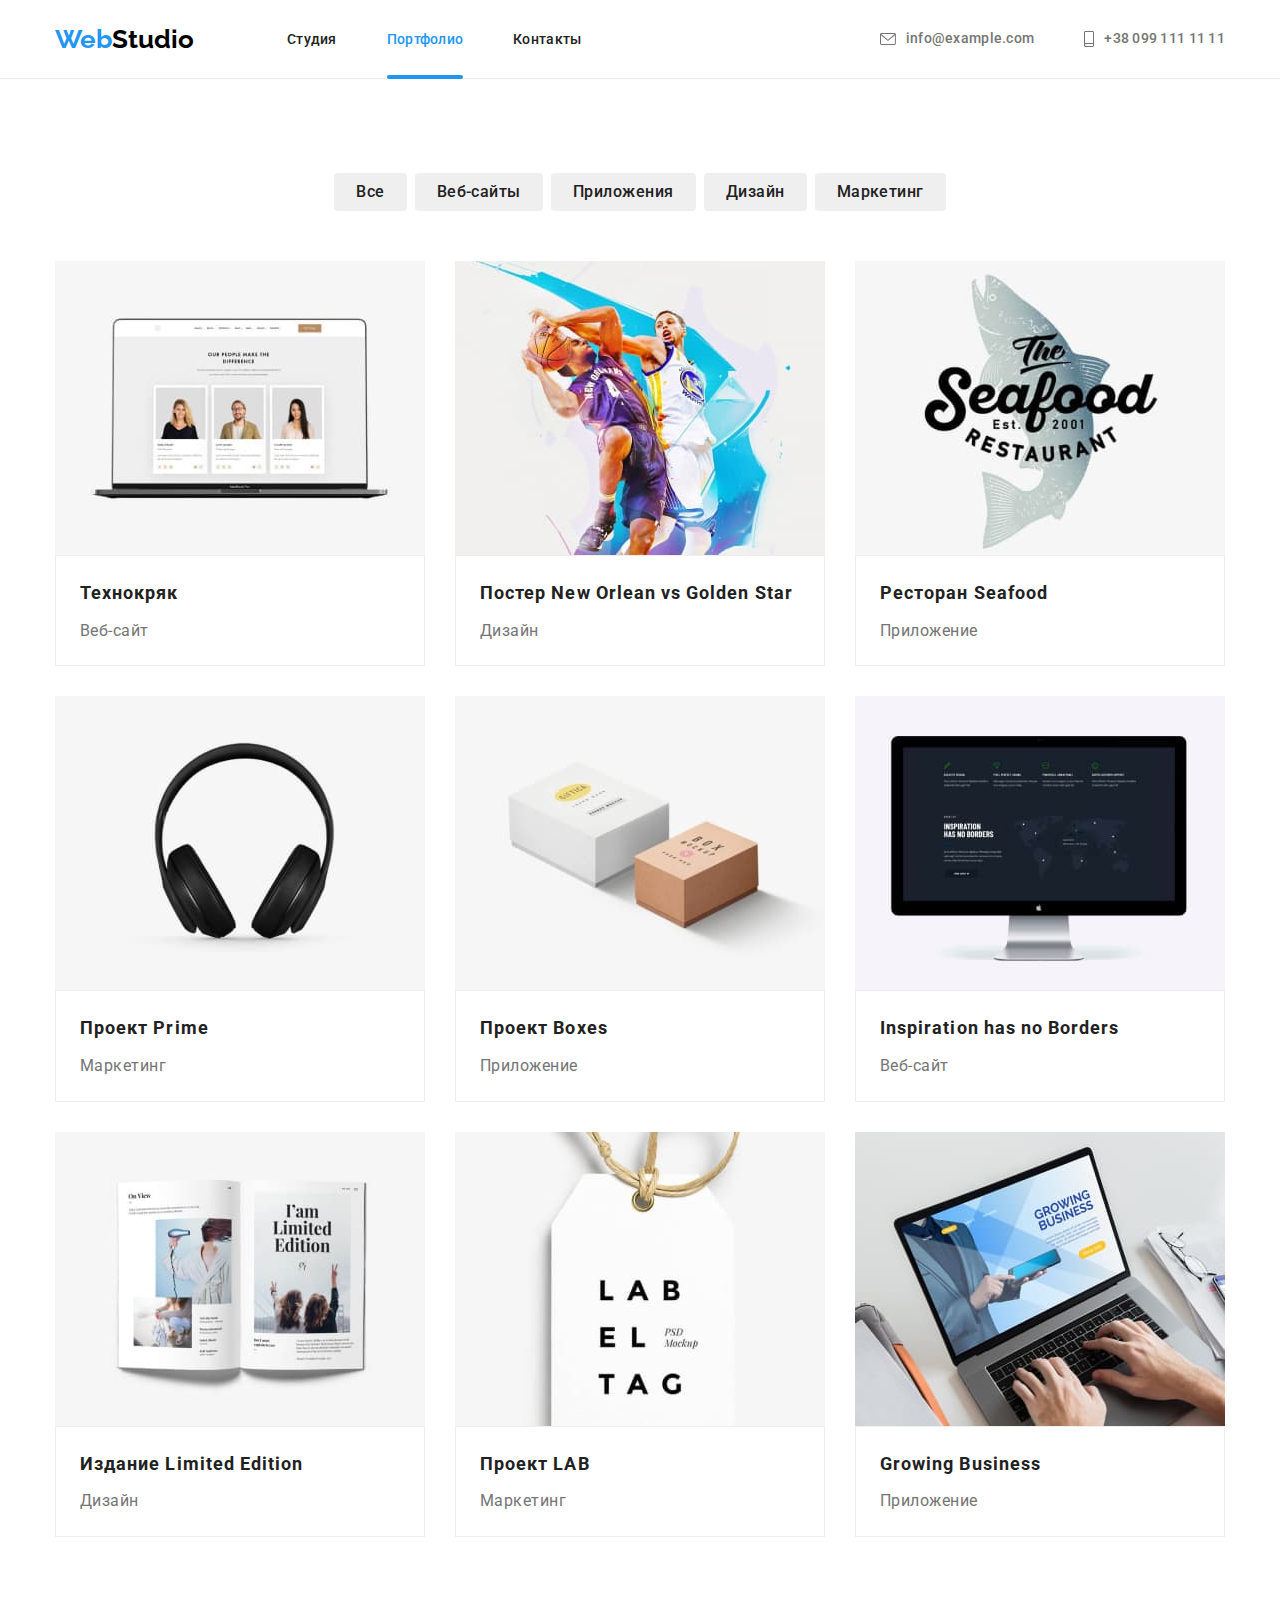
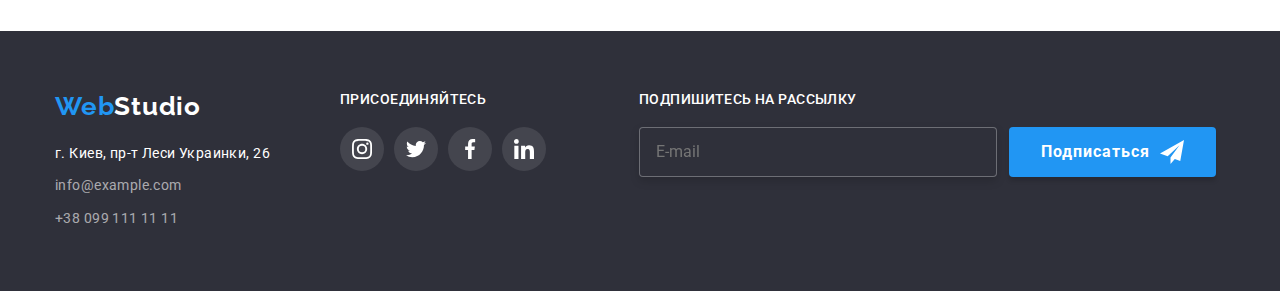
==== portfolio.html @ fce189df "Перезалив файлов" ====
<!DOCTYPE html>
<html lang="ru">

<head>
    <meta charset="UTF-8">
    <meta http-equiv="X-UA-Compatible" content="IE=edge">
    <meta name="viewport" content="width=device-width, initial-scale=1.0">
    <title>Портфолио</title>
    <link rel="preconnect" href="https://fonts.googleapis.com">
    <link rel="preconnect" href="https://fonts.gstatic.com" crossorigin>
    <link
        href="https://fonts.googleapis.com/css2?family=Raleway:wght@700&family=Roboto:wght@400;500;700;900&display=swap"
        rel="stylesheet">
    <link rel="stylesheet" href="./css/portfolio.min.css">
</head>

<body>
    <!-- Навигация -->
    <header class="header">
        <div class="container header__section">
            <a href="./index.html" class="header-logo"> <span class="header-logo__blue">Web</span>Studio</a>
            <nav class="header-nav">
                <div class="header-nav__box">
                    <ul class="header-nav__list">
                        <li class="header-nav__item"><a class="header-nav__link " href="./index.html">Студия</a> </li>
                        <li class="header-nav__item"><a class="header-nav__link header-nav__aktiv"
                                href="./portfolio.html">Портфолио</a>
                        </li>
                        <li class="header-nav__item"><a class="header-nav__link" href="#">Контакты</a> </li>
                    </ul>
                </div>
            </nav>
            <div class="connection">
                <ul class="connection-list">
                    <li class="connection-list__item">
                        <a class=" connection-list__link" href="mailto:info@example.com">
                            <svg class="connection-list__icon-mail">
                                <use href="./images/sprite.svg#icon-mail">
                                </use>
                            </svg>
                            info@example.com
                        </a>
                    </li>
                    <li class="connection-list__item"><a class="connection-list__link" href="tel:380991111111">
                            <svg class="connection-list__icon-phone">
                                <use href="./images/sprite.svg#icon-smartphone">
                                </use>
                            </svg>
                            +38 099 111 11 11</a>
                    </li>
                </ul>
            </div>
        </div>
    </header>
    <main>
        <section class="section">
            <div class="container">
                <h1 class="headline-hidden">Наши проекты</h1>
                <!-- Навигация поиска наших работ -->
                <ul class="menu__sorting">
                    <li class="menu__list"><button class="menu__button-sorting" type="button" value="Все">Все</button>
                    </li>
                    <li class="menu__list"><button class="menu__button-sorting" type="button"
                            value="Веб-сайты">Веб-сайты</button>
                    </li>
                    <li class="menu__list"><button class="menu__button-sorting" type="button"
                            value="Приложения">Приложения</button>
                    </li>
                    <li class="menu__list"><button class="menu__button-sorting" type="button"
                            value="Дизайн">Дизайн</button>
                    </li>
                    <li class="menu__list"><button class="menu__button-sorting" type="button"
                            value="Маркетинг">Маркетинг</button>
                    </li>
                </ul>
                <!-- Ячейки с нашими работами -->
                <ul class="projects-list">
                    <li class="projects-list__item"><a class="projects-list__link" href="#">
                            <div class="projects-list__box">
                                <img class="projects-list__img" src="./images/portfolio/web-tehnokrak.jpg"
                                    alt="Веб сайт технокряк" width="370" height="294">
                                <p class="projects-list__description">
                                    Ресурс предлагает комплексные предложения с разным
                                    уровнем
                                    функционала и
                                    сервисов. Все
                                    это позволит посетителю получить
                                    исчерпывающие сведения по компании или частном лице.</p>
                            </div>
                            <div class="projects-list__about">
                                <h2 class="projects-list__title">Технокряк</h2>
                                <span class="projects-list__service">Веб-сайт</span>

                            </div>

                        </a></li>
                    <li class="projects-list__item"><a class="projects-list__link" href="#">
                            <div class="projects-list__box"><img class="projects-list__img"
                                    src="./images/portfolio/poster-gold-star.jpg"
                                    alt="Дизайн постера New Orlean vs Golden Star" width="370" height="294">

                                <p class="projects-list__description">
                                    Ресурс предлагает комплексные предложения с разным
                                    уровнем
                                    функционала и
                                    сервисов. Все
                                    это позволит посетителю получить
                                    исчерпывающие сведения по компании или частном лице.</p>
                            </div>
                            <div class="projects-list__about">
                                <h2 class="projects-list__title">Постер New Orlean vs Golden Star</h2>
                                <p class="projects-list__service">Дизайн</p>
                            </div>
                        </a></li>
                    <li class="projects-list__item"><a class="projects-list__link" href="#">
                            <div class="projects-list__box"><img class="projects-list__img"
                                    src="./images/portfolio/restoran-seafood.jpg" alt="Приложение для ресторана Seafood"
                                    width="370" height="294">
                                <p class="projects-list__description">
                                    Ресурс предлагает комплексные предложения с разным
                                    уровнем
                                    функционала и
                                    сервисов. Все
                                    это позволит посетителю получить
                                    исчерпывающие сведения по компании или частном лице.</p>
                            </div>
                            <div class="projects-list__about">
                                <h2 class="projects-list__title">Ресторан Seafood</h2>
                                <p class="projects-list__service">Приложение</p>
                            </div>
                        </a></li>
                    <li class="projects-list__item"><a class="projects-list__link" href="#">
                            <div class="projects-list__box">
                                <img class="projects-list__img" src="./images/portfolio/project-prime.jpg"
                                    alt="Маркетинговый проект Prime" width="370" height="294">
                                <p class="projects-list__description">
                                    Ресурс предлагает комплексные предложения с разным
                                    уровнем
                                    функционала и
                                    сервисов. Все
                                    это позволит посетителю получить
                                    исчерпывающие сведения по компании или частном лице.</p>
                            </div>
                            <div class="projects-list__about">
                                <h2 class="projects-list__title">Проект Prime</h2>
                                <p class="projects-list__service">Маркетинг</p>
                            </div>
                        </a></li>
                    <li class="projects-list__item"><a class="projects-list__link" href="#">
                            <div class="projects-list__box">
                                <img class="projects-list__img" src="./images/portfolio/project-boxes.jpg"
                                    alt="Приложение Boxes" width="370" height="294">

                                <p class="projects-list__description">
                                    Ресурс предлагает комплексные предложения с разным
                                    уровнем
                                    функционала и
                                    сервисов. Все
                                    это позволит посетителю получить
                                    исчерпывающие сведения по компании или частном лице.</p>
                            </div>
                            <div class="projects-list__about">
                                <h2 class="projects-list__title">Проект Boxes</h2>
                                <p class="projects-list__service">Приложение</p>
                            </div>
                        </a></li>
                    <li class="projects-list__item"><a class="projects-list__link" href="#">
                            <div class="projects-list__box">
                                <img class="projects-list__img" src="./images/portfolio/inspiration-has-no-borders.jpg"
                                    alt="Веб сайт Inspiration has no Borders" width="370" height="294">
                                <p class="projects-list__description">
                                    Ресурс предлагает комплексные предложения с разным
                                    уровнем
                                    функционала и
                                    сервисов. Все
                                    это позволит посетителю получить
                                    исчерпывающие сведения по компании или частном лице.</p>
                            </div>
                            <div class="projects-list__about">
                                <h2 class="projects-list__title">Inspiration has no Borders</h2>
                                <p class="projects-list__service">Веб-сайт</p>
                            </div>
                        </a></li>
                    <li class="projects-list__item"><a class="projects-list__link" href="#">
                            <div class="projects-list__box">
                                <img class="projects-list__img" src="./images/portfolio/izdanie-limited-edition.jpg"
                                    alt="Дизайн журнала Limited Edition" width="370" height="294">

                                <p class="projects-list__description">
                                    Ресурс предлагает комплексные предложения с разным
                                    уровнем
                                    функционала и
                                    сервисов. Все
                                    это позволит посетителю получить
                                    исчерпывающие сведения по компании или частном лице.</p>
                            </div>
                            <div class="projects-list__about">
                                <h2 class="projects-list__title">Издание Limited Edition</h2>
                                <p class="projects-list__service">Дизайн</p>
                            </div>
                        </a></li>
                    <li class="projects-list__item"><a class="projects-list__link" href="#">
                            <div class="projects-list__box">
                                <img class="projects-list__img" src="./images/portfolio/project-lab.jpg"
                                    alt="Маркетинговый проект LAB" width="370" height="294">
                                <p class="projects-list__description">
                                    Ресурс предлагает комплексные предложения с разным
                                    уровнем
                                    функционала и
                                    сервисов. Все
                                    это позволит посетителю получить
                                    исчерпывающие сведения по компании или частном лице.</p>
                            </div>
                            <div class="projects-list__about">
                                <h2 class="projects-list__title">Проект LAB</h2>
                                <p class="projects-list__service">Маркетинг</p>
                            </div>
                        </a></li>
                    <li class="projects-list__item">
                        <a class="projects-list__link" href="#">
                            <div class="projects-list__box">
                                <img class="projects-list__img" src="./images/portfolio/growing-business.jpg"
                                    alt="Приложение Growing Business" width="370" height="294">
                                <p class="projects-list__description">
                                    Ресурс предлагает комплексные предложения с разным
                                    уровнем
                                    функционала и
                                    сервисов. Все
                                    это позволит посетителю получить
                                    исчерпывающие сведения по компании или частном лице.</p>
                            </div>

                            <div class="projects-list__about">
                                <h2 class="projects-list__title">Growing Business</h2>
                                <p class="projects-list__service">Приложение</p>
                            </div>
                        </a>
                    </li>
                </ul>
            </div>
        </section>
    </main>
    <!-- Подвал -->
    <footer class="footer">
        <div class="container">
            <div class="footer__section">

                <div>
                    <a href="./index.html" class="footer__logo"> <span class="footer__logo-blue">Web</span>Studio</a>
                    <address>
                        <ul class="footer-list">
                            <li class="footer-list__item"><a class="location-address"
                                    href="https://goo.gl/maps/Peq7kszGaphrtGPM8">г.
                                    Киев,
                                    пр-т Леси
                                    Украинки, 26</a></li>
                            <li class="footer-list__item"><a class="footer-list__connection"
                                    href="mailto:info@example.com">info@example.com</a>
                            </li>
                            <li class="footer-list__item"><a class="footer-list__connection" href="tel:380991111111">+38
                                    099
                                    111 11
                                    11</a>
                            </li>
                        </ul>

                    </address>
                </div>
                <div class="footer-social">
                    <h2 class="title-join">ПРИСОЕДИНЯЙТЕСЬ</h2>
                    <!-- Соц сети -->
                    <ul class="footer-social__media">
                        <li class="footer-social__list"><a class="footer-social__link" href="https://www.instagram.com/"
                                target="_blank"><svg class="footer-social__icon">
                                    <use href="./images/sprite.svg#icon-social-instagram-1">
                                    </use>
                                </svg></a></li>
                        <li class="footer-social__list"><a class="footer-social__link"
                                href="https://twitter.com/?lang=ru" target="_blank"><svg class="footer-social__icon">
                                    <use href="./images/sprite.svg#icon-social-twitter-2">
                                    </use>
                                </svg></a>
                        </li>
                        <li class="footer-social__list"><a class="footer-social__link"
                                href="https://uk-ua.facebook.com/" target="_blank"><svg class="footer-social__icon">
                                    <use href="./images/sprite.svg#icon-social-facebook-3">
                                    </use>
                                </svg></a>
                        </li>
                        <li class="footer-social__list"><a class="footer-social__link" href="https://www.linkedin.com/"
                                target="_blank"><svg class="footer-social__icon">
                                    <use href="./images/sprite.svg#icon-social-linkedin-4">
                                    </use>
                                </svg></a></li>
                    </ul>
                </div>
                <div class="footer__subscribe">
                    <h2 class="title-join">ПОДПИШИТЕСЬ НА РАССЫЛКУ</h2>
                    <form class=" footer-form" name="footer-form" action="#" autocomplete="on" novalidate>
                        <input class="footer-form__input" id="newsletter" type="email" placeholder="E-mail">
                        <button type="submit" value="Подписаться" class="promo__order footer-form__button">Подписаться
                            <svg class="footer-form__icon-airplane">
                                <use href="./images/sprite.svg#icon-airplane">
                                </use>
                            </svg></button>
                    </form>
                </div>
            </div>
        </div>
    </footer>

</body>

</html>
---- css/portfolio.min.css ----
.menu__sorting,.projects-list{display:-webkit-box;display:-ms-flexbox;display:flex}.headline-hidden{position:absolute;width:1px;height:1px;margin:-1px;border:0;padding:0;white-space:nowrap;-webkit-clip-path:inset(100%);clip-path:inset(100%);clip:rect(0 0 0 0);overflow:hidden}/*! modern-normalize v1.1.0 | MIT License | https://github.com/sindresorhus/modern-normalize */*,::after,::before{-webkit-box-sizing:border-box;box-sizing:border-box}html{-moz-tab-size:4;-o-tab-size:4;tab-size:4}html{line-height:1.15;-webkit-text-size-adjust:100%}body{margin:0}body{font-family:system-ui, -apple-system, 'Segoe UI', Roboto, Helvetica, Arial, sans-serif, 'Apple Color Emoji', 'Segoe UI Emoji'}hr{height:0;color:inherit}abbr[title]{-webkit-text-decoration:underline dotted;text-decoration:underline dotted}b,strong{font-weight:bolder}code,kbd,pre,samp{font-family:ui-monospace, SFMono-Regular, Consolas, 'Liberation Mono', Menlo, monospace;font-size:1em}small{font-size:80%}sub,sup{font-size:75%;line-height:0;position:relative;vertical-align:baseline}sub{bottom:-.25em}sup{top:-.5em}table{text-indent:0;border-color:inherit}button,input,optgroup,select,textarea{font-family:inherit;font-size:100%;line-height:1.15;margin:0}button,select{text-transform:none}[type=button],[type=reset],[type=submit],button{-webkit-appearance:button}::-moz-focus-inner{border-style:none;padding:0}:-moz-focusring{outline:1px dotted ButtonText}:-moz-ui-invalid{box-shadow:none}legend{padding:0}progress{vertical-align:baseline}::-webkit-inner-spin-button,::-webkit-outer-spin-button{height:auto}[type=search]{-webkit-appearance:textfield;outline-offset:-2px}::-webkit-search-decoration{-webkit-appearance:none}::-webkit-file-upload-button{-webkit-appearance:button;font:inherit}summary{display:list-item}html{-webkit-box-sizing:border-box;box-sizing:border-box}ul,ol{margin:0;padding:0;list-style:none}input,button,textarea,select{font:inherit;border:none}h1,h2,h3,h4,h5,h6,p{margin:0;padding:0}body{margin:0;font-family:"Roboto",sans-serif;color:#757575;text-decoration:none}.container{width:1200px;padding-left:15px;padding-right:15px;margin-left:auto;margin-right:auto}.section{padding-top:94px;padding-bottom:94px}.headline{font-weight:700;font-size:2.25rem;line-height:1.16;margin-bottom:50px;text-align:center;letter-spacing:0.03em;color:#212121}.header{border-bottom:1px solid #ececec}.header-logo,.header-logo:focus{margin-right:93px;font-family:"Raleway",sans-serif;font-weight:700;font-size:26px;line-height:1.19;color:#000000;text-decoration:none}.header-logo__blue{color:#2196f3}.header-nav{margin-bottom:30px;margin-top:30px}.header__section{display:-webkit-box;display:-ms-flexbox;display:flex;-webkit-box-align:center;-ms-flex-align:center;align-items:center}.header-nav__list{display:-webkit-box;display:-ms-flexbox;display:flex}.header-nav__link{position:relative;padding-top:30px;padding-bottom:30px;font-weight:500;font-size:14px;line-height:1.3;letter-spacing:0.02em;text-decoration:none;color:#212121;-webkit-transition-property:color;transition-property:color;-webkit-transition-duration:250ms;transition-duration:250ms}.header-nav__link:hover,.header-nav__link:focus{-webkit-transition-timing-function:cubic-bezier(0.4, 0, 0.2, 1);transition-timing-function:cubic-bezier(0.4, 0, 0.2, 1);color:#2196f3}.header-nav__item{margin-right:50px}.header-nav__item:last-child{margin-right:0}.header-nav__aktiv{color:#2196f3}.header-nav__aktiv::after{position:absolute;content:'';bottom:-2px;left:0;width:100%;height:4px;background:#2196f3;border-radius:2px}.connection{display:-webkit-box;display:-ms-flexbox;display:flex;margin-left:auto}.connection-list{display:-webkit-box;display:-ms-flexbox;display:flex}.connection-list__link{display:-webkit-box;display:-ms-flexbox;display:flex;-webkit-box-pack:center;-ms-flex-pack:center;justify-content:center;-webkit-box-align:center;-ms-flex-align:center;align-items:center;padding-top:20px;padding-bottom:20px;display:flex;font-weight:500;font-size:14px;line-height:1.14;letter-spacing:0.02em;text-decoration:none;color:#757575;-webkit-transition-property:color;transition-property:color;-webkit-transition-duration:250ms;transition-duration:250ms}.connection-list__link:hover,.connection-list__link:focus{-webkit-transition-timing-function:cubic-bezier(0.4, 0, 0.2, 1);transition-timing-function:cubic-bezier(0.4, 0, 0.2, 1);color:#2196f3}.connection-list__icon-mail{fill:currentColor;margin-right:10px;width:16px;height:12px}.connection-list__icon-phone{fill:currentColor;margin-right:10px;width:10px;height:16px}.connection-list__item{margin-right:50px}.connection-list__item:last-child{margin-right:0}.promo{background-image:-webkit-gradient(linear, left top, right top, from(rgba(47,48,58,0.4)), to(rgba(47,48,58,0.4))),url(../../../images/baner.jpg);background-image:linear-gradient(to right, rgba(47,48,58,0.4), rgba(47,48,58,0.4)),url(../../../images/baner.jpg);background-color:rgba(47,48,58,0.4);background-position:center;background-size:cover;background-repeat:no-repeat}.promo-section{background-color:#2f303a;padding-top:200px;padding-bottom:200px;text-align:center}.promo__title{margin-bottom:30px;font-weight:900;font-size:44px;line-height:1.4;text-align:center;letter-spacing:0.06em;text-transform:uppercase;color:#fff}.promo__order{padding:10px 32px;font-weight:700;font-size:1rem;line-height:1.9;letter-spacing:0.06em;color:#fff;background:#2196f3;border-radius:4px;outline:none;-webkit-box-shadow:0px 4px 4px rgba(0,0,0,0.15);box-shadow:0px 4px 4px rgba(0,0,0,0.15);-webkit-transition-property:background;transition-property:background;-webkit-transition-duration:250ms;transition-duration:250ms;cursor:pointer}.promo__order:focus{-webkit-transition-timing-function:cubic-bezier(0.4, 0, 0.2, 1);transition-timing-function:cubic-bezier(0.4, 0, 0.2, 1);background:#188CE8}.headline-hidden{position:absolute;width:1px;height:1px;margin:-1px;border:0;padding:0;white-space:nowrap;-webkit-clip-path:inset(100%);clip-path:inset(100%);clip:rect(0 0 0 0);overflow:hidden}.menu__sorting{-webkit-box-pack:center;-ms-flex-pack:center;justify-content:center;margin-bottom:50px}.menu__list{margin-right:8px}.menu__list:last-child{margin-right:0}.menu__button-sorting{padding:6px 22px;border-radius:4px;border:#f5f4fa;font-weight:500;font-size:1rem;line-height:1.62rem;text-align:center;letter-spacing:0.03em;color:#212121;cursor:pointer;-webkit-transition-duration:250ms;transition-duration:250ms;-webkit-transition-property:all;transition-property:all}.menu__button-sorting:hover,.menu__button-sorting:focus{-webkit-transition-timing-function:cubic-bezier(0.4, 0, 0.2, 1);transition-timing-function:cubic-bezier(0.4, 0, 0.2, 1);color:#fff;background-color:#2196f3;-webkit-box-shadow:0px 3px 1px rgba(0,0,0,0.1),0px 1px 2px rgba(0,0,0,0.08),0px 2px 2px rgba(0,0,0,0.12);box-shadow:0px 3px 1px rgba(0,0,0,0.1),0px 1px 2px rgba(0,0,0,0.08),0px 2px 2px rgba(0,0,0,0.12);border-radius:4px;border:#2196f3}.projects-list{-ms-flex-wrap:wrap;flex-wrap:wrap}.projects-list__img{display:block}.projects-list__item{margin-right:30px;margin-bottom:30px;-webkit-transition-duration:250ms;transition-duration:250ms}.projects-list__item:hover,.projects-list__item:focus{-webkit-transition-timing-function:cubic-bezier(0.4, 0, 0.2, 1);transition-timing-function:cubic-bezier(0.4, 0, 0.2, 1);-webkit-filter:drop-shadow(0px 4px 4px rgba(0,0,0,0.25));filter:drop-shadow(0px 4px 4px rgba(0,0,0,0.25))}.projects-list__item:nth-child(3n){margin-right:0}.projects-list__item:nth-child(n+7){margin-bottom:0}.projects-list__box{position:relative;width:100%;overflow:hidden}.projects-list__description{position:absolute;top:0;left:0;width:100%;-webkit-transform:translatey(100%);transform:translatey(100%);-webkit-transition-duration:450ms;transition-duration:450ms;padding:4rem 1.5rem;font-family:"Roboto",sans-serif;font-style:normal;font-weight:400;font-size:1.1rem;line-height:1.75rem;letter-spacing:0.03em;color:#fff;opacity:0}.projects-list__item:hover .projects-list__description{background-color:rgba(33,150,243,0.9);opacity:1;-webkit-transform:translatey(0);transform:translatey(0)}.projects-list__link{text-decoration:none}.projects-list__about{background:#fff;border:1px solid #eeeeee;-webkit-box-sizing:border-box;box-sizing:border-box;padding:1.25rem 1.5rem}.projects-list__title{padding-bottom:0.25rem;font-size:1.1rem;line-height:2;letter-spacing:0.06em;color:#212121}.projects-list__service{font-family:"Roboto",sans-serif;color:#757575;font-weight:400;font-size:1rem;line-height:1.87;letter-spacing:0.03em}.footer{padding-top:60px;padding-bottom:60px;background-color:#2f303a}.footer__section{display:-webkit-box;display:-ms-flexbox;display:flex}.footer__logo,.footer__logo:focus{font-family:"Raleway",sans-serif;font-weight:700;font-size:26px;line-height:1.19;letter-spacing:0.03em;color:#fff;text-decoration:none}.footer__logo-blue{color:#2196f3}.footer-list{margin-top:20px}.footer-list__item{padding-bottom:9px}.footer-list__item:last-child{padding-bottom:0}.location-address,.location-address:focus{font-style:normal;font-weight:400;font-size:14px;line-height:1.71;letter-spacing:0.03em;color:#fff;text-decoration:none}.footer-list__connection,.footer-list__connection:focus{font-style:normal;text-decoration:none;font-weight:400;font-size:14px;line-height:1.7;letter-spacing:0.03em;color:rgba(255,255,255,0.6)}.footer-list__connection:last-child{margin-bottom:0}.title-join{margin-bottom:20px;font-family:"Roboto",sans-serif;font-weight:500;font-size:14px;line-height:16px;letter-spacing:0.03em;color:#fff}.footer-social{margin-left:70px}.footer-social__media{display:-webkit-box;display:-ms-flexbox;display:flex}.footer-social__link{-webkit-box-pack:center;-ms-flex-pack:center;justify-content:center;-webkit-box-align:center;-ms-flex-align:center;align-items:center;display:-webkit-box;display:-ms-flexbox;display:flex;width:44px;height:44px;background-color:rgba(255,255,255,0.1);border-radius:50%;cursor:pointer;-webkit-transition-property:background-color;transition-property:background-color;-webkit-transition-duration:250ms;transition-duration:250ms}.footer-social__list+.footer-social__list{margin-left:10px}.footer-social__list>.footer-social__link:hover,.footer-social__list>.footer-social__link:focus{-webkit-transition-timing-function:cubic-bezier(0.4, 0, 0.2, 1);transition-timing-function:cubic-bezier(0.4, 0, 0.2, 1);background-color:#2196f3}.footer-social__icon{fill:#fff;width:20px;height:20px}.footer__subscribe{margin-left:93px}.footer-form{display:-webkit-box;display:-ms-flexbox;display:flex;-webkit-box-pack:center;-ms-flex-pack:center;justify-content:center;-webkit-box-align:center;-ms-flex-align:center;align-items:center}.footer-form__input{width:358px;height:50px;padding:1rem 1rem;background:#2F303A;outline:none;border:1px solid rgba(255,255,255,0.3);-webkit-box-sizing:border-box;box-sizing:border-box;-webkit-filter:drop-shadow(0px 4px 4px rgba(0,0,0,0.15));filter:drop-shadow(0px 4px 4px rgba(0,0,0,0.15));border-radius:4px;color:#fff}.footer-form__button{display:-webkit-box;display:-ms-flexbox;display:flex;-webkit-box-pack:center;-ms-flex-pack:center;justify-content:center;-webkit-box-align:center;-ms-flex-align:center;align-items:center;margin-left:0.75rem;cursor:pointer}.footer-form__icon-airplane{width:24px;height:24px;margin-left:10px;fill:currentColor}
/*# sourceMappingURL=portfolio.min.css.map */
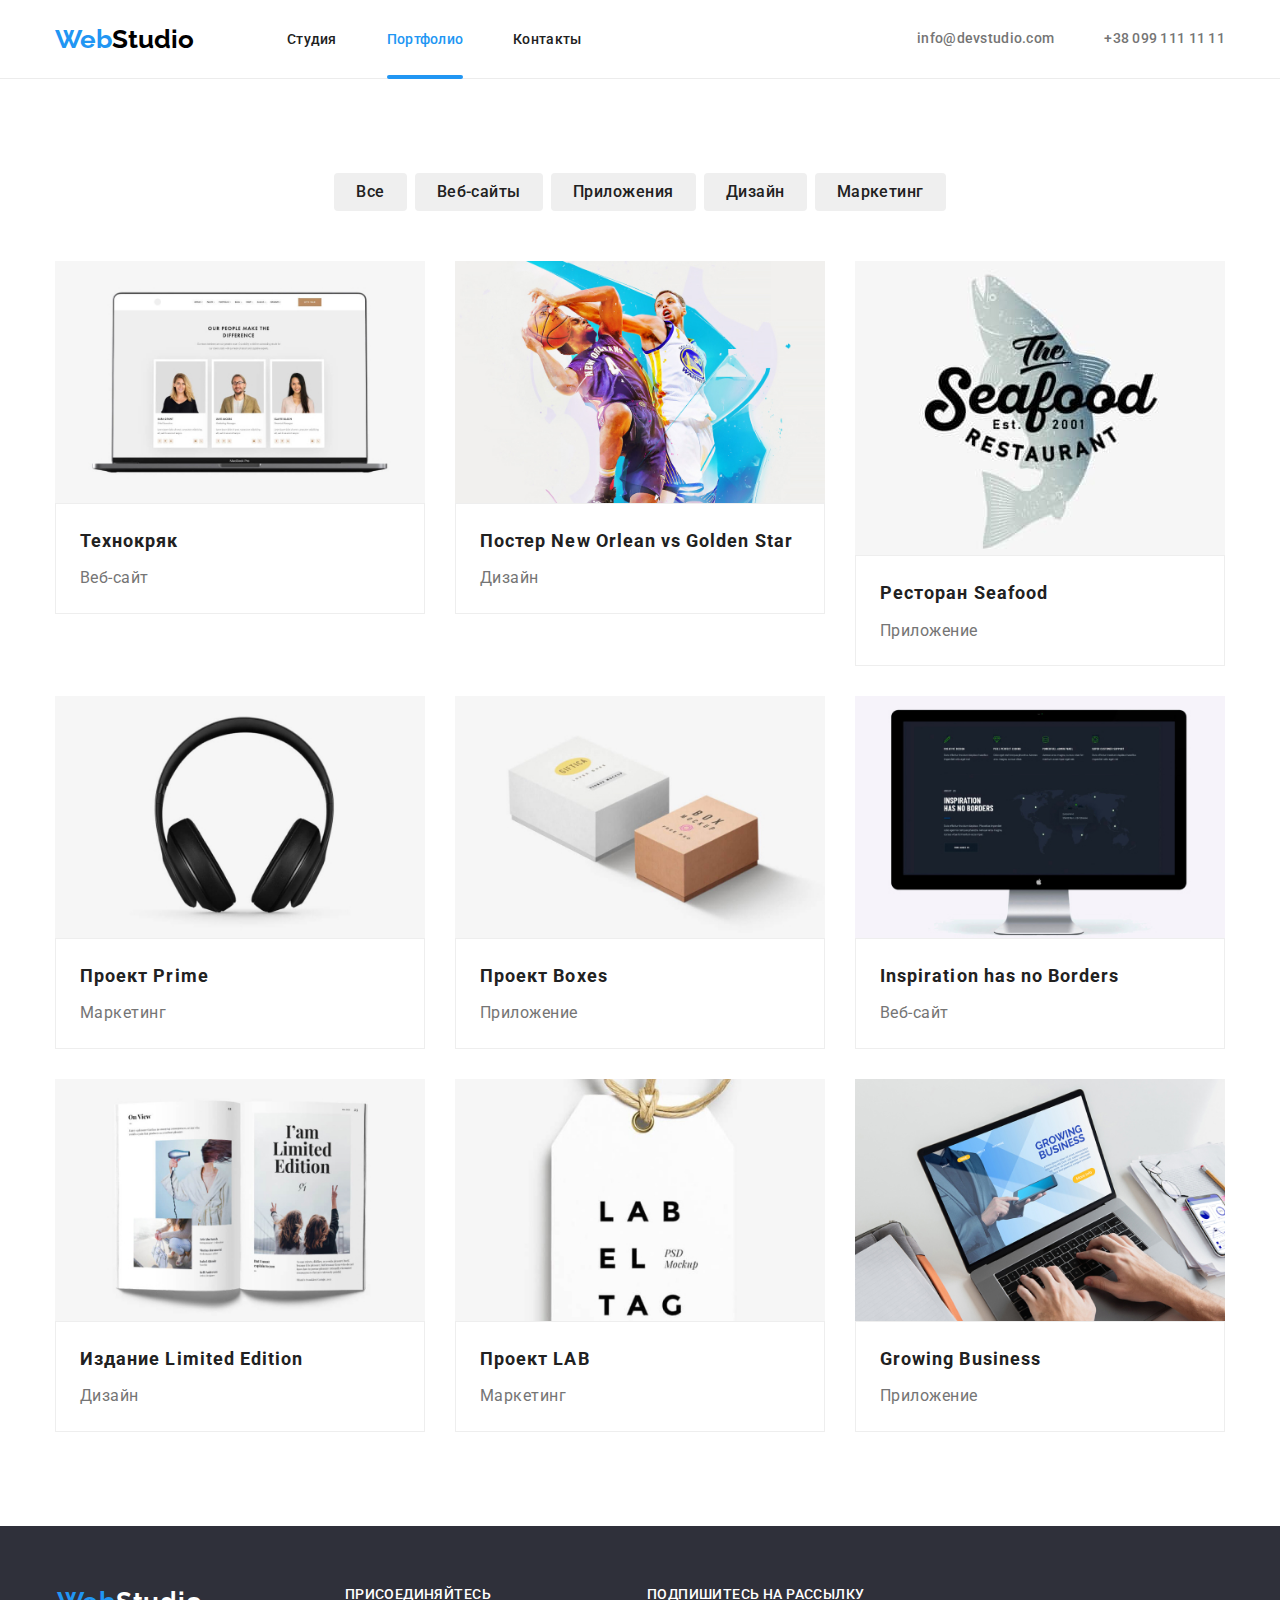
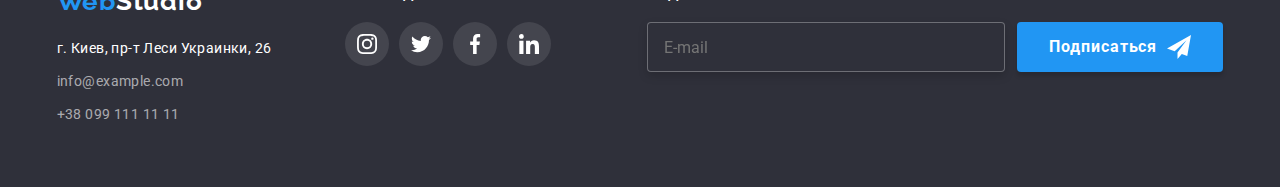
==== commit 767e2fed: "1" ====
--- a/portfolio.html
+++ b/portfolio.html
@@ -19,36 +19,60 @@
     <header class="header">
         <div class="container header__section">
             <a href="./index.html" class="header-logo"> <span class="header-logo__blue">Web</span>Studio</a>
-            <nav class="header-nav">
-                <div class="header-nav__box">
-                    <ul class="header-nav__list">
-                        <li class="header-nav__item"><a class="header-nav__link " href="./index.html">Студия</a> </li>
-                        <li class="header-nav__item"><a class="header-nav__link header-nav__aktiv"
-                                href="./portfolio.html">Портфолио</a>
-                        </li>
-                        <li class="header-nav__item"><a class="header-nav__link" href="#">Контакты</a> </li>
+            <button class="menu-button is-open" data-menu-button type="button" aria-label="Мобильное меню"
+                aria-expanded="false" aria-controls="menu-phone-container">
+                <svg class="menu-button__icon" aria-label="переключатель мобильного окна">
+                    <use class="icon-cross" href="./images/sprite.svg#icon-burger">
+                    </use>
+                    <use class="icon-menu " href="./images/sprite.svg#icon-exit">
+                    </use>
+                </svg></button>
+            <div class="header__menu-container" data-menu id="menu-phone-container">
+                <nav class="header-nav">
+                    <div class="header-nav__box">
+                        <ul class="header-nav__list">
+                            <li class="header-nav__item"><a class="header-nav__link " href="./index.html">Студия</a>
+                            </li>
+                            <li class="header-nav__item"><a class="header-nav__link header-nav__aktiv"
+                                    href="./portfolio.html">Портфолио</a>
+                            </li>
+                            <li class="header-nav__item"><a class="header-nav__link" href="#">Контакты</a> </li>
+                        </ul>
+                    </div>
+                </nav>
+                <div class="connection">
+                    <ul class="connection-list">
+                        <li class="connection-list__item">
+                            <a class=" connection-list__link connection-list__mail-menu" href="mailto:info@example.com">
+                                <svg class="connection-list__icon-mail">
+                                    <use href="./images/sprite.svg#icon-mail">
+                                    </use>
+                                </svg>
+                                info@devstudio.com
+                            </a>
+                        </li>
+                        <li class="connection-list__item"><a class="connection-list__link connection-list__phone-menu"
+                                href="tel:380991111111">
+                                <svg class="connection-list__icon-phone">
+                                    <use href="./images/sprite.svg#icon-smartphone">
+                                    </use>
+                                </svg>
+                                +38 099 111 11 11</a>
+                        </li>
                     </ul>
                 </div>
-            </nav>
-            <div class="connection">
-                <ul class="connection-list">
-                    <li class="connection-list__item">
-                        <a class=" connection-list__link" href="mailto:info@example.com">
-                            <svg class="connection-list__icon-mail">
-                                <use href="./images/sprite.svg#icon-mail">
-                                </use>
-                            </svg>
-                            info@example.com
-                        </a>
-                    </li>
-                    <li class="connection-list__item"><a class="connection-list__link" href="tel:380991111111">
-                            <svg class="connection-list__icon-phone">
-                                <use href="./images/sprite.svg#icon-smartphone">
-                                </use>
-                            </svg>
-                            +38 099 111 11 11</a>
-                    </li>
-                </ul>
+                <div class="header-menu__social">
+                    <ul class="header-menu__social-list">
+                        <li class="header-menu__social-item"><a class="header-menu__social-link" href="#">Instagram</a>
+                        </li>
+                        <li class="header-menu__social-item"><a class="header-menu__social-link" href="#">Twitter</a>
+                        </li>
+                        <li class="header-menu__social-item"><a class="header-menu__social-link" href="#">Facebook</a>
+                        </li>
+                        <li class="header-menu__social-item"><a class="header-menu__social-link" href="#">LinkedIn</a>
+                        </li>
+                    </ul>
+                </div>
             </div>
         </div>
     </header>
@@ -78,7 +102,7 @@
                     <li class="projects-list__item"><a class="projects-list__link" href="#">
                             <div class="projects-list__box">
                                 <img class="projects-list__img" src="./images/portfolio/web-tehnokrak.jpg"
-                                    alt="Веб сайт технокряк" width="370" height="294">
+                                    srcset="./images/portfolio/web-tehnokrak@2x.jpg 2x" alt="Веб сайт технокряк">
                                 <p class="projects-list__description">
                                     Ресурс предлагает комплексные предложения с разным
                                     уровнем
@@ -97,7 +121,8 @@
                     <li class="projects-list__item"><a class="projects-list__link" href="#">
                             <div class="projects-list__box"><img class="projects-list__img"
                                     src="./images/portfolio/poster-gold-star.jpg"
-                                    alt="Дизайн постера New Orlean vs Golden Star" width="370" height="294">
+                                    srcset="./images/portfolio/poster-gold-star@2x.jpg 2x"
+                                    alt="Дизайн постера New Orlean vs Golden Star">
 
                                 <p class="projects-list__description">
                                     Ресурс предлагает комплексные предложения с разным
@@ -114,8 +139,9 @@
                         </a></li>
                     <li class="projects-list__item"><a class="projects-list__link" href="#">
                             <div class="projects-list__box"><img class="projects-list__img"
-                                    src="./images/portfolio/restoran-seafood.jpg" alt="Приложение для ресторана Seafood"
-                                    width="370" height="294">
+                                    src="./images/portfolio/restoran-seafood.jpg"
+                                    srcset="./images/portfolio/restoran-seafood@2x.jpg 2x"
+                                    alt="Приложение для ресторана Seafood">
                                 <p class="projects-list__description">
                                     Ресурс предлагает комплексные предложения с разным
                                     уровнем
@@ -132,7 +158,8 @@
                     <li class="projects-list__item"><a class="projects-list__link" href="#">
                             <div class="projects-list__box">
                                 <img class="projects-list__img" src="./images/portfolio/project-prime.jpg"
-                                    alt="Маркетинговый проект Prime" width="370" height="294">
+                                    srcset="./images/portfolio/project-prime@2x.jpg 2x"
+                                    alt="Маркетинговый проект Prime">
                                 <p class="projects-list__description">
                                     Ресурс предлагает комплексные предложения с разным
                                     уровнем
@@ -149,7 +176,7 @@
                     <li class="projects-list__item"><a class="projects-list__link" href="#">
                             <div class="projects-list__box">
                                 <img class="projects-list__img" src="./images/portfolio/project-boxes.jpg"
-                                    alt="Приложение Boxes" width="370" height="294">
+                                    srcset="./images/portfolio/project-boxes@2x.jpg 2x" alt="Приложение Boxes">
 
                                 <p class="projects-list__description">
                                     Ресурс предлагает комплексные предложения с разным
@@ -167,7 +194,8 @@
                     <li class="projects-list__item"><a class="projects-list__link" href="#">
                             <div class="projects-list__box">
                                 <img class="projects-list__img" src="./images/portfolio/inspiration-has-no-borders.jpg"
-                                    alt="Веб сайт Inspiration has no Borders" width="370" height="294">
+                                    srcset="./images/portfolio/inspiration-has-no-borders@2x.jpg 2x"
+                                    alt="Веб сайт Inspiration has no Borders">
                                 <p class="projects-list__description">
                                     Ресурс предлагает комплексные предложения с разным
                                     уровнем
@@ -184,7 +212,7 @@
                     <li class="projects-list__item"><a class="projects-list__link" href="#">
                             <div class="projects-list__box">
                                 <img class="projects-list__img" src="./images/portfolio/izdanie-limited-edition.jpg"
-                                    alt="Дизайн журнала Limited Edition" width="370" height="294">
+                                    alt="Дизайн журнала Limited Edition">
 
                                 <p class="projects-list__description">
                                     Ресурс предлагает комплексные предложения с разным
@@ -202,7 +230,7 @@
                     <li class="projects-list__item"><a class="projects-list__link" href="#">
                             <div class="projects-list__box">
                                 <img class="projects-list__img" src="./images/portfolio/project-lab.jpg"
-                                    alt="Маркетинговый проект LAB" width="370" height="294">
+                                    alt="Маркетинговый проект LAB">
                                 <p class="projects-list__description">
                                     Ресурс предлагает комплексные предложения с разным
                                     уровнем
@@ -220,7 +248,7 @@
                         <a class="projects-list__link" href="#">
                             <div class="projects-list__box">
                                 <img class="projects-list__img" src="./images/portfolio/growing-business.jpg"
-                                    alt="Приложение Growing Business" width="370" height="294">
+                                    alt="Приложение Growing Business">
                                 <p class="projects-list__description">
                                     Ресурс предлагает комплексные предложения с разным
                                     уровнем
@@ -298,7 +326,7 @@
                     <h2 class="title-join">ПОДПИШИТЕСЬ НА РАССЫЛКУ</h2>
                     <form class=" footer-form" name="footer-form" action="#" autocomplete="on" novalidate>
                         <input class="footer-form__input" id="newsletter" type="email" placeholder="E-mail">
-                        <button type="submit" value="Подписаться" class="promo__order footer-form__button">Подписаться
+                        <button type="submit" value="Подписаться" class="bonnet__order footer-form__button">Подписаться
                             <svg class="footer-form__icon-airplane">
                                 <use href="./images/sprite.svg#icon-airplane">
                                 </use>
@@ -308,7 +336,8 @@
             </div>
         </div>
     </footer>
-
+    <script src="./js/modal.js"></script>
+    <script src="./js/menu.js"></script>
 </body>
 
 </html>--- a/css/portfolio.min.css
+++ b/css/portfolio.min.css
@@ -1,2 +1,2 @@
-.menu__sorting,.projects-list{display:-webkit-box;display:-ms-flexbox;display:flex}.headline-hidden{position:absolute;width:1px;height:1px;margin:-1px;border:0;padding:0;white-space:nowrap;-webkit-clip-path:inset(100%);clip-path:inset(100%);clip:rect(0 0 0 0);overflow:hidden}/*! modern-normalize v1.1.0 | MIT License | https://github.com/sindresorhus/modern-normalize */*,::after,::before{-webkit-box-sizing:border-box;box-sizing:border-box}html{-moz-tab-size:4;-o-tab-size:4;tab-size:4}html{line-height:1.15;-webkit-text-size-adjust:100%}body{margin:0}body{font-family:system-ui, -apple-system, 'Segoe UI', Roboto, Helvetica, Arial, sans-serif, 'Apple Color Emoji', 'Segoe UI Emoji'}hr{height:0;color:inherit}abbr[title]{-webkit-text-decoration:underline dotted;text-decoration:underline dotted}b,strong{font-weight:bolder}code,kbd,pre,samp{font-family:ui-monospace, SFMono-Regular, Consolas, 'Liberation Mono', Menlo, monospace;font-size:1em}small{font-size:80%}sub,sup{font-size:75%;line-height:0;position:relative;vertical-align:baseline}sub{bottom:-.25em}sup{top:-.5em}table{text-indent:0;border-color:inherit}button,input,optgroup,select,textarea{font-family:inherit;font-size:100%;line-height:1.15;margin:0}button,select{text-transform:none}[type=button],[type=reset],[type=submit],button{-webkit-appearance:button}::-moz-focus-inner{border-style:none;padding:0}:-moz-focusring{outline:1px dotted ButtonText}:-moz-ui-invalid{box-shadow:none}legend{padding:0}progress{vertical-align:baseline}::-webkit-inner-spin-button,::-webkit-outer-spin-button{height:auto}[type=search]{-webkit-appearance:textfield;outline-offset:-2px}::-webkit-search-decoration{-webkit-appearance:none}::-webkit-file-upload-button{-webkit-appearance:button;font:inherit}summary{display:list-item}html{-webkit-box-sizing:border-box;box-sizing:border-box}ul,ol{margin:0;padding:0;list-style:none}input,button,textarea,select{font:inherit;border:none}h1,h2,h3,h4,h5,h6,p{margin:0;padding:0}body{margin:0;font-family:"Roboto",sans-serif;color:#757575;text-decoration:none}.container{width:1200px;padding-left:15px;padding-right:15px;margin-left:auto;margin-right:auto}.section{padding-top:94px;padding-bottom:94px}.headline{font-weight:700;font-size:2.25rem;line-height:1.16;margin-bottom:50px;text-align:center;letter-spacing:0.03em;color:#212121}.header{border-bottom:1px solid #ececec}.header-logo,.header-logo:focus{margin-right:93px;font-family:"Raleway",sans-serif;font-weight:700;font-size:26px;line-height:1.19;color:#000000;text-decoration:none}.header-logo__blue{color:#2196f3}.header-nav{margin-bottom:30px;margin-top:30px}.header__section{display:-webkit-box;display:-ms-flexbox;display:flex;-webkit-box-align:center;-ms-flex-align:center;align-items:center}.header-nav__list{display:-webkit-box;display:-ms-flexbox;display:flex}.header-nav__link{position:relative;padding-top:30px;padding-bottom:30px;font-weight:500;font-size:14px;line-height:1.3;letter-spacing:0.02em;text-decoration:none;color:#212121;-webkit-transition-property:color;transition-property:color;-webkit-transition-duration:250ms;transition-duration:250ms}.header-nav__link:hover,.header-nav__link:focus{-webkit-transition-timing-function:cubic-bezier(0.4, 0, 0.2, 1);transition-timing-function:cubic-bezier(0.4, 0, 0.2, 1);color:#2196f3}.header-nav__item{margin-right:50px}.header-nav__item:last-child{margin-right:0}.header-nav__aktiv{color:#2196f3}.header-nav__aktiv::after{position:absolute;content:'';bottom:-2px;left:0;width:100%;height:4px;background:#2196f3;border-radius:2px}.connection{display:-webkit-box;display:-ms-flexbox;display:flex;margin-left:auto}.connection-list{display:-webkit-box;display:-ms-flexbox;display:flex}.connection-list__link{display:-webkit-box;display:-ms-flexbox;display:flex;-webkit-box-pack:center;-ms-flex-pack:center;justify-content:center;-webkit-box-align:center;-ms-flex-align:center;align-items:center;padding-top:20px;padding-bottom:20px;display:flex;font-weight:500;font-size:14px;line-height:1.14;letter-spacing:0.02em;text-decoration:none;color:#757575;-webkit-transition-property:color;transition-property:color;-webkit-transition-duration:250ms;transition-duration:250ms}.connection-list__link:hover,.connection-list__link:focus{-webkit-transition-timing-function:cubic-bezier(0.4, 0, 0.2, 1);transition-timing-function:cubic-bezier(0.4, 0, 0.2, 1);color:#2196f3}.connection-list__icon-mail{fill:currentColor;margin-right:10px;width:16px;height:12px}.connection-list__icon-phone{fill:currentColor;margin-right:10px;width:10px;height:16px}.connection-list__item{margin-right:50px}.connection-list__item:last-child{margin-right:0}.promo{background-image:-webkit-gradient(linear, left top, right top, from(rgba(47,48,58,0.4)), to(rgba(47,48,58,0.4))),url(../../../images/baner.jpg);background-image:linear-gradient(to right, rgba(47,48,58,0.4), rgba(47,48,58,0.4)),url(../../../images/baner.jpg);background-color:rgba(47,48,58,0.4);background-position:center;background-size:cover;background-repeat:no-repeat}.promo-section{background-color:#2f303a;padding-top:200px;padding-bottom:200px;text-align:center}.promo__title{margin-bottom:30px;font-weight:900;font-size:44px;line-height:1.4;text-align:center;letter-spacing:0.06em;text-transform:uppercase;color:#fff}.promo__order{padding:10px 32px;font-weight:700;font-size:1rem;line-height:1.9;letter-spacing:0.06em;color:#fff;background:#2196f3;border-radius:4px;outline:none;-webkit-box-shadow:0px 4px 4px rgba(0,0,0,0.15);box-shadow:0px 4px 4px rgba(0,0,0,0.15);-webkit-transition-property:background;transition-property:background;-webkit-transition-duration:250ms;transition-duration:250ms;cursor:pointer}.promo__order:focus{-webkit-transition-timing-function:cubic-bezier(0.4, 0, 0.2, 1);transition-timing-function:cubic-bezier(0.4, 0, 0.2, 1);background:#188CE8}.headline-hidden{position:absolute;width:1px;height:1px;margin:-1px;border:0;padding:0;white-space:nowrap;-webkit-clip-path:inset(100%);clip-path:inset(100%);clip:rect(0 0 0 0);overflow:hidden}.menu__sorting{-webkit-box-pack:center;-ms-flex-pack:center;justify-content:center;margin-bottom:50px}.menu__list{margin-right:8px}.menu__list:last-child{margin-right:0}.menu__button-sorting{padding:6px 22px;border-radius:4px;border:#f5f4fa;font-weight:500;font-size:1rem;line-height:1.62rem;text-align:center;letter-spacing:0.03em;color:#212121;cursor:pointer;-webkit-transition-duration:250ms;transition-duration:250ms;-webkit-transition-property:all;transition-property:all}.menu__button-sorting:hover,.menu__button-sorting:focus{-webkit-transition-timing-function:cubic-bezier(0.4, 0, 0.2, 1);transition-timing-function:cubic-bezier(0.4, 0, 0.2, 1);color:#fff;background-color:#2196f3;-webkit-box-shadow:0px 3px 1px rgba(0,0,0,0.1),0px 1px 2px rgba(0,0,0,0.08),0px 2px 2px rgba(0,0,0,0.12);box-shadow:0px 3px 1px rgba(0,0,0,0.1),0px 1px 2px rgba(0,0,0,0.08),0px 2px 2px rgba(0,0,0,0.12);border-radius:4px;border:#2196f3}.projects-list{-ms-flex-wrap:wrap;flex-wrap:wrap}.projects-list__img{display:block}.projects-list__item{margin-right:30px;margin-bottom:30px;-webkit-transition-duration:250ms;transition-duration:250ms}.projects-list__item:hover,.projects-list__item:focus{-webkit-transition-timing-function:cubic-bezier(0.4, 0, 0.2, 1);transition-timing-function:cubic-bezier(0.4, 0, 0.2, 1);-webkit-filter:drop-shadow(0px 4px 4px rgba(0,0,0,0.25));filter:drop-shadow(0px 4px 4px rgba(0,0,0,0.25))}.projects-list__item:nth-child(3n){margin-right:0}.projects-list__item:nth-child(n+7){margin-bottom:0}.projects-list__box{position:relative;width:100%;overflow:hidden}.projects-list__description{position:absolute;top:0;left:0;width:100%;-webkit-transform:translatey(100%);transform:translatey(100%);-webkit-transition-duration:450ms;transition-duration:450ms;padding:4rem 1.5rem;font-family:"Roboto",sans-serif;font-style:normal;font-weight:400;font-size:1.1rem;line-height:1.75rem;letter-spacing:0.03em;color:#fff;opacity:0}.projects-list__item:hover .projects-list__description{background-color:rgba(33,150,243,0.9);opacity:1;-webkit-transform:translatey(0);transform:translatey(0)}.projects-list__link{text-decoration:none}.projects-list__about{background:#fff;border:1px solid #eeeeee;-webkit-box-sizing:border-box;box-sizing:border-box;padding:1.25rem 1.5rem}.projects-list__title{padding-bottom:0.25rem;font-size:1.1rem;line-height:2;letter-spacing:0.06em;color:#212121}.projects-list__service{font-family:"Roboto",sans-serif;color:#757575;font-weight:400;font-size:1rem;line-height:1.87;letter-spacing:0.03em}.footer{padding-top:60px;padding-bottom:60px;background-color:#2f303a}.footer__section{display:-webkit-box;display:-ms-flexbox;display:flex}.footer__logo,.footer__logo:focus{font-family:"Raleway",sans-serif;font-weight:700;font-size:26px;line-height:1.19;letter-spacing:0.03em;color:#fff;text-decoration:none}.footer__logo-blue{color:#2196f3}.footer-list{margin-top:20px}.footer-list__item{padding-bottom:9px}.footer-list__item:last-child{padding-bottom:0}.location-address,.location-address:focus{font-style:normal;font-weight:400;font-size:14px;line-height:1.71;letter-spacing:0.03em;color:#fff;text-decoration:none}.footer-list__connection,.footer-list__connection:focus{font-style:normal;text-decoration:none;font-weight:400;font-size:14px;line-height:1.7;letter-spacing:0.03em;color:rgba(255,255,255,0.6)}.footer-list__connection:last-child{margin-bottom:0}.title-join{margin-bottom:20px;font-family:"Roboto",sans-serif;font-weight:500;font-size:14px;line-height:16px;letter-spacing:0.03em;color:#fff}.footer-social{margin-left:70px}.footer-social__media{display:-webkit-box;display:-ms-flexbox;display:flex}.footer-social__link{-webkit-box-pack:center;-ms-flex-pack:center;justify-content:center;-webkit-box-align:center;-ms-flex-align:center;align-items:center;display:-webkit-box;display:-ms-flexbox;display:flex;width:44px;height:44px;background-color:rgba(255,255,255,0.1);border-radius:50%;cursor:pointer;-webkit-transition-property:background-color;transition-property:background-color;-webkit-transition-duration:250ms;transition-duration:250ms}.footer-social__list+.footer-social__list{margin-left:10px}.footer-social__list>.footer-social__link:hover,.footer-social__list>.footer-social__link:focus{-webkit-transition-timing-function:cubic-bezier(0.4, 0, 0.2, 1);transition-timing-function:cubic-bezier(0.4, 0, 0.2, 1);background-color:#2196f3}.footer-social__icon{fill:#fff;width:20px;height:20px}.footer__subscribe{margin-left:93px}.footer-form{display:-webkit-box;display:-ms-flexbox;display:flex;-webkit-box-pack:center;-ms-flex-pack:center;justify-content:center;-webkit-box-align:center;-ms-flex-align:center;align-items:center}.footer-form__input{width:358px;height:50px;padding:1rem 1rem;background:#2F303A;outline:none;border:1px solid rgba(255,255,255,0.3);-webkit-box-sizing:border-box;box-sizing:border-box;-webkit-filter:drop-shadow(0px 4px 4px rgba(0,0,0,0.15));filter:drop-shadow(0px 4px 4px rgba(0,0,0,0.15));border-radius:4px;color:#fff}.footer-form__button{display:-webkit-box;display:-ms-flexbox;display:flex;-webkit-box-pack:center;-ms-flex-pack:center;justify-content:center;-webkit-box-align:center;-ms-flex-align:center;align-items:center;margin-left:0.75rem;cursor:pointer}.footer-form__icon-airplane{width:24px;height:24px;margin-left:10px;fill:currentColor}
+.headline-hidden{position:absolute;width:1px;height:1px;margin:-1px;border:0;padding:0;white-space:nowrap;-webkit-clip-path:inset(100%);clip-path:inset(100%);clip:rect(0 0 0 0);overflow:hidden}/*! modern-normalize v1.1.0 | MIT License | https://github.com/sindresorhus/modern-normalize */*,::after,::before{-webkit-box-sizing:border-box;box-sizing:border-box}html{-moz-tab-size:4;-o-tab-size:4;tab-size:4}html{line-height:1.15;-webkit-text-size-adjust:100%}body{margin:0}img{display:block;max-width:100%;height:auto}body{font-family:system-ui, -apple-system, "Segoe UI", Roboto, Helvetica, Arial, sans-serif, "Apple Color Emoji", "Segoe UI Emoji"}hr{height:0;color:inherit}abbr[title]{-webkit-text-decoration:underline dotted;text-decoration:underline dotted}b,strong{font-weight:bolder}code,kbd,pre,samp{font-family:ui-monospace, SFMono-Regular, Consolas, "Liberation Mono", Menlo, monospace;font-size:1em}small{font-size:80%}sub,sup{font-size:75%;line-height:0;position:relative;vertical-align:baseline}sub{bottom:-0.25em}sup{top:-0.5em}table{text-indent:0;border-color:inherit}button,input,optgroup,select,textarea{font-family:inherit;font-size:100%;line-height:1.15;margin:0}button,select{text-transform:none}[type="button"],[type="reset"],[type="submit"],button{-webkit-appearance:button}::-moz-focus-inner{border-style:none;padding:0}:-moz-focusring{outline:1px dotted ButtonText}:-moz-ui-invalid{box-shadow:none}legend{padding:0}progress{vertical-align:baseline}::-webkit-inner-spin-button,::-webkit-outer-spin-button{height:auto}[type="search"]{-webkit-appearance:textfield;outline-offset:-2px}::-webkit-search-decoration{-webkit-appearance:none}::-webkit-file-upload-button{-webkit-appearance:button;font:inherit}summary{display:list-item}html{-webkit-box-sizing:border-box;box-sizing:border-box}ul,ol{margin:0;padding:0;list-style:none}input,button,textarea,select{font:inherit;border:none}h1,h2,h3,h4,h5,h6,p{margin:0;padding:0}body{margin:0;font-family:"Roboto",sans-serif;color:#757575;text-decoration:none}.headline{font-weight:700;font-size:2.25rem;line-height:1.16;margin-bottom:50px;text-align:center;letter-spacing:0.03em;color:#212121}.header{position:relative;border-bottom:1px solid #ececec}.header__section{margin:15px 88px 15px 0;-webkit-box-pack:justify;-ms-flex-pack:justify;justify-content:space-between;display:-webkit-box;display:-ms-flexbox;display:flex}@media screen and (min-width: 768px){.header__section{margin:0 0 0 0;-webkit-box-align:center;-ms-flex-align:center;align-items:center}}.header-logo,.header-logo:focus{margin:0 88px 0 0;font-family:"Raleway",sans-serif;font-weight:700;font-size:1.5rem;line-height:28px;color:#000000;text-decoration:none}@media screen and (min-width: 1200px){.header-logo,.header-logo:focus{margin:0 93px 0 0;font-size:1.625rem;line-height:31px}}.header-logo__blue{color:#2196f3}.header__menu-container{display:-webkit-box;display:-ms-flexbox;display:flex;-webkit-box-align:center;-ms-flex-align:center;align-items:center;width:100%;z-index:20}@media screen and (max-width: 768px){.header__menu-container{position:absolute;display:none;top:0;left:0;width:100%;height:796px;background:#ffffff;padding:0 40px}.header__menu-container.is-open{display:block}}@media screen and (min-width: 768px){.header-nav{margin-bottom:30px;margin-top:30px}}.header-nav__list{margin-bottom:-32px}@media screen and (min-width: 768px){.header-nav__list{display:-webkit-box;display:-ms-flexbox;display:flex}}.header-nav__link{position:relative;font-weight:500;padding:10px 30px 10px 30px;font-size:36px;line-height:42px;letter-spacing:0.02em;text-decoration:none;color:#212121;-webkit-transition-property:color;transition-property:color;-webkit-transition-duration:250ms;transition-duration:250ms}@media screen and (min-width: 480px){.header-nav__link{padding:15px 30px 15px 30px;font-size:40px;line-height:47px}}@media screen and (min-width: 768px){.header-nav__link{font-weight:500;font-size:14px;line-height:1.3;letter-spacing:0.02em;padding:30px 0 30px 0}}.header-nav__link:hover,.header-nav__link:focus{-webkit-transition-timing-function:cubic-bezier(0.4, 0, 0.2, 1);transition-timing-function:cubic-bezier(0.4, 0, 0.2, 1);color:#2196f3}.header-nav__item{margin-bottom:32px}@media screen and (min-width: 768px){.header-nav__item{margin-right:50px}}.header-nav__item:last-child{margin-right:0}@media screen and (min-width: 768px){.header-nav__aktiv{color:#2196f3}}@media screen and (min-width: 768px){.header-nav__aktiv::after{position:absolute;content:"";bottom:-2px;left:0;width:100%;height:4px;background:#2196f3;border-radius:2px}}@media screen and (min-width: 768px){.connection{margin-left:auto;display:-webkit-box;display:-ms-flexbox;display:flex;margin-top:0}}.connection-list__mail-menu{padding:20px 20px;font-family:"Roboto",sans-serif;font-style:normal;font-weight:500;font-size:18px;line-height:20px;letter-spacing:0.02em;color:#757575}@media screen and (min-width: 480px){.connection-list__mail-menu{padding:0 0}}.connection-list__phone-menu{font-size:22px;line-height:12px;padding:20px 20px;font-family:"Roboto",sans-serif;letter-spacing:0.02em;color:#2196f3}@media screen and (min-width: 480px){.connection-list__phone-menu{padding:0 0;font-size:34px;line-height:40px}}@media screen and (max-width: 767px){.connection-list{display:-webkit-box;display:-ms-flexbox;display:flex;height:300px;-webkit-box-orient:vertical;-webkit-box-direction:reverse;-ms-flex-direction:column-reverse;flex-direction:column-reverse;-ms-flex-line-pack:distribute;align-content:space-around}}@media screen and (min-width: 1200px){.connection-list{display:-webkit-box;display:-ms-flexbox;display:flex}}.connection-list__link{text-decoration:none;-webkit-transition-property:color;transition-property:color;-webkit-transition-duration:250ms;transition-duration:250ms;padding-top:20px;padding-bottom:20px}@media screen and (min-width: 768px){.connection-list__link{text-decoration:none;color:#757575;font-weight:500;font-size:14px;line-height:1.14;letter-spacing:0.02em}}@media screen and (min-width: 1200px){.connection-list__link{display:-webkit-box;display:-ms-flexbox;display:flex;-webkit-box-pack:center;-ms-flex-pack:center;justify-content:center;-webkit-box-align:center;-ms-flex-align:center;align-items:center}}.connection-list__link:hover,.connection-list__link:focus{-webkit-transition-timing-function:cubic-bezier(0.4, 0, 0.2, 1);transition-timing-function:cubic-bezier(0.4, 0, 0.2, 1);color:#2196f3}.connection-list__icon-mail{display:none;fill:currentColor;margin-right:10px;width:16px;height:12px}@media screen and (min-width: 768){.connection-list__icon-mail{display:block}}.connection-list__icon-phone{display:none;fill:currentColor;margin-right:10px;width:10px;height:16px}@media screen and (min-width: 768){.connection-list__icon-phone{display:block}}@media screen and (min-width: 100px){.connection-list__item{margin-bottom:32px}.connection-list__item:first-child{margin-bottom:0}}@media screen and (min-width: 768px){.connection-list__item{margin-bottom:10px}.connection-list__item:last-child{margin-bottom:0}}@media screen and (min-width: 1200px){.connection-list__item{margin-right:50px;margin-bottom:0}.connection-list__item:last-child{margin-right:0}}.header-menu__social{margin-top:64px}@media screen and (min-width: 768px){.header-menu__social{display:none}}.header-menu__social-list{display:-webkit-box;display:-ms-flexbox;display:flex;-ms-flex-wrap:wrap;flex-wrap:wrap}.header-menu__social-item{margin-bottom:10px;padding:0 10px;border-right:1px solid rgba(33,33,33,0.2)}.header-menu__social-item:last-child{margin-bottom:0;border-right:none}.header-menu__social-link{font-family:"Roboto",sans-serif;font-weight:500;font-size:18px;line-height:22px;letter-spacing:0.02em;color:#2196f3;text-decoration:none}.menu-button{display:-webkit-inline-box;display:-ms-inline-flexbox;display:inline-flex;margin:0;padding:0;border:none;z-index:40;color:#2196f3;background-color:transparent}@media screen and (min-width: 768px){.menu-button{display:none}}.menu-button__icon{width:20px;height:20px}.icon-menu{padding:20px}.menu-button__icon:focus .icon-menu,.menu-button__icon:hover .icon-menu{fill:currentColor}.icon-cross{padding:20px}.menu-button__icon:focus .icon-cross,.menu-button__icon:hover .icon-cross{fill:currentColor}.menu-button .icon-cross{display:none}.menu-button.is-open .icon-cross{display:block}.menu-button.is-open .icon-menu{display:none}.backdrop{display:-webkit-box;display:-ms-flexbox;display:flex;-webkit-box-align:center;-ms-flex-align:center;align-items:center;-webkit-box-pack:center;-ms-flex-pack:center;justify-content:center;z-index:50;position:fixed;top:0;left:0;width:100%;height:100%;background:rgba(0,0,0,0.2);-webkit-transition-duration:250ms;transition-duration:250ms;-webkit-transition-property:all;transition-property:all}.modal{position:relative;min-height:581px;max-width:528px;background-color:white}.backdrop.is-hidden{opacity:0;pointer-events:none}.modal__button-exit{border:none;color:black;background-color:transparent;-webkit-transition-duration:250ms;transition-duration:250ms;-webkit-transition-property:color;transition-property:color;cursor:pointer}.modal__button-exit:hover,.modal__button-exit:focus{-webkit-transition-timing-function:cubic-bezier(0.4, 0, 0.2, 1);transition-timing-function:cubic-bezier(0.4, 0, 0.2, 1);color:#2196f3}.modal__icon-exit{position:absolute;top:0.5rem;right:0.5rem;padding:5px;width:1.875rem;height:1.875rem;fill:currentColor;border:1px solid rgba(0,0,0,0.1);border-radius:50%}.modal__title{padding:20px 40px 0 40px;font-family:"Roboto",sans-serif;font-style:normal;font-weight:700;font-size:1.25rem;line-height:1.4375rem;text-align:center;letter-spacing:0.03em;color:#212121}.modal__fields{margin:10px 40px 0 40px;position:relative}.modal__label{padding-bottom:0.25rem;display:block;text-align:left;font-family:"Roboto",sans-serif;font-style:normal;font-weight:400;font-size:0.75rem;line-height:0.875rem;letter-spacing:0.01em;color:#757575}.modal__input{display:block;color:#212121;border:1px solid rgba(33,33,33,0.2);-webkit-box-sizing:border-box;box-sizing:border-box;border-radius:4px;padding-left:42px;width:100%;height:40px;outline:none;transition-property:border, -webkit-box-shadow;-webkit-transition-property:border, -webkit-box-shadow;transition-property:box-shadow, border;transition-property:box-shadow, border, -webkit-box-shadow;-webkit-transition-duration:250ms;transition-duration:250ms}.modal__input:focus{-webkit-box-shadow:0px 1px 3px rgba(0,0,0,0.12),0px 1px 1px rgba(0,0,0,0.14),0px 2px 1px rgba(0,0,0,0.2);box-shadow:0px 1px 3px rgba(0,0,0,0.12),0px 1px 1px rgba(0,0,0,0.14),0px 2px 1px rgba(0,0,0,0.2);border:1px solid #2196f3;border-radius:4px}.modal__comments{padding:0.75rem 1rem;width:100%;min-height:120px;resize:none;outline:none;border:1px solid rgba(33,33,33,0.2);-webkit-box-sizing:border-box;box-sizing:border-box;border-radius:4px;-webkit-transition-property:border;transition-property:border;-webkit-transition-duration:250ms;transition-duration:250ms}.modal__comments:focus{-webkit-box-shadow:0px 1px 3px rgba(0,0,0,0.12),0px 1px 1px rgba(0,0,0,0.14),0px 2px 1px rgba(0,0,0,0.2);box-shadow:0px 1px 3px rgba(0,0,0,0.12),0px 1px 1px rgba(0,0,0,0.14),0px 2px 1px rgba(0,0,0,0.2);border:1px solid #2196f3;border-radius:4px}.modal__comments::-webkit-input-placeholder{font-family:"Roboto",sans-serif;font-style:normal;font-weight:400;font-size:0.875rem;line-height:1rem;letter-spacing:0.01em;color:rgba(117,117,117,0.5)}.modal__comments:-ms-input-placeholder{font-family:"Roboto",sans-serif;font-style:normal;font-weight:400;font-size:0.875rem;line-height:1rem;letter-spacing:0.01em;color:rgba(117,117,117,0.5)}.modal__comments::-ms-input-placeholder{font-family:"Roboto",sans-serif;font-style:normal;font-weight:400;font-size:0.875rem;line-height:1rem;letter-spacing:0.01em;color:rgba(117,117,117,0.5)}.modal__comments::placeholder{font-family:"Roboto",sans-serif;font-style:normal;font-weight:400;font-size:0.875rem;line-height:1rem;letter-spacing:0.01em;color:rgba(117,117,117,0.5)}.modal__fields-rights{position:relative;margin:1.25rem 2.5rem 0 4.75rem}.modal__rights{font-family:"Roboto",sans-serif;font-style:normal;font-weight:400;font-size:12px;line-height:14px;letter-spacing:0.03em;letter-spacing:0.03em}@media screen and (min-width: 768px){.modal__rights{font-size:0.875rem;line-height:1.5rem}}.modal__rights-link{font-family:"Roboto",sans-serif;font-style:normal;font-weight:400;font-size:12px;line-height:14px;letter-spacing:0.03em;color:#2196f3}@media screen and (min-width: 768px){.modal__rights-link{font-size:0.875rem;line-height:0.9rem}}.modal__button{margin-top:30px;margin-bottom:40px;width:200px;height:50px;color:#fff;background:#2196f3;-webkit-box-shadow:0px 4px 4px rgba(0,0,0,0.15);box-shadow:0px 4px 4px rgba(0,0,0,0.15);border-radius:4px;-webkit-transition-property:background;transition-property:background;-webkit-transition-duration:250ms;transition-duration:250ms;cursor:pointer}.modal__button:hover{-webkit-transition-timing-function:cubic-bezier(0.4, 0, 0.2, 1);transition-timing-function:cubic-bezier(0.4, 0, 0.2, 1);background:#188ce8}.modal__box{color:#188ce8}.modal__people{position:absolute;top:2rem;left:1rem;width:12px;height:12px;-webkit-transition-property:fill;transition-property:fill;-webkit-transition-duration:250ms;transition-duration:250ms}.modal__input:focus+.modal__people{-webkit-transition-timing-function:cubic-bezier(0.4, 0, 0.2, 1);transition-timing-function:cubic-bezier(0.4, 0, 0.2, 1);fill:currentColor}.modal__phone{position:absolute;top:2rem;left:1rem;width:13px;height:13px;-webkit-transition-property:fill;transition-property:fill;-webkit-transition-duration:250ms;transition-duration:250ms}.modal__input:focus+.modal__phone{-webkit-transition-timing-function:cubic-bezier(0.4, 0, 0.2, 1);transition-timing-function:cubic-bezier(0.4, 0, 0.2, 1);fill:currentColor}.modal__mail{position:absolute;top:2rem;left:1rem;width:15px;height:12px;-webkit-transition-property:fill;transition-property:fill;-webkit-transition-duration:250ms;transition-duration:250ms}.modal__input:focus+.modal__mail{-webkit-transition-timing-function:cubic-bezier(0.4, 0, 0.2, 1);transition-timing-function:cubic-bezier(0.4, 0, 0.2, 1);fill:currentColor}.modal__checkbox::before{content:"";position:absolute;top:0.2rem;left:-1rem;display:block;width:1rem;height:1rem;border:solid 2px #212121;border-radius:2px}.modal__checkbox::after{content:"";position:absolute;top:0.2rem;left:-1rem;display:block;width:1rem;height:1rem;border-radius:2px;background:#2196f3;background-position:center;background-repeat:no-repeat;background-image:url("data:image/svg+xml,%3csvg width='13' height='10' viewBox='0 0 13 10' fill='none' xmlns='http://www.w3.org/2000/svg'%3e%3cpath d='M1.95703 4.75166L1.88825 4.68604L1.81923 4.75141L0.93123 5.59258L0.854858 5.66492L0.930974 5.73753L4.42671 9.07236L4.49574 9.1382L4.56476 9.07236L12.069 1.91352L12.1449 1.84116L12.069 1.76881L11.1873 0.927644L11.1183 0.861826L11.0493 0.927611L4.49577 7.17353L1.95703 4.75166Z' fill='white' stroke='white' stroke-width='0.2'/%3e%3c/svg%3e");opacity:0;-webkit-transition-property:opacity;transition-property:opacity;-webkit-transition-duration:250ms;transition-duration:250ms}.modal__rights-checkbox:checked+.modal__checkbox::after{opacity:1}.bonnet{background-image:-webkit-gradient(linear, left top, right top, from(rgba(47,48,58,0.4)), to(rgba(47,48,58,0.4))),url(../images/bonnet/people-mobile.jpg);background-image:linear-gradient(to right, rgba(47,48,58,0.4), rgba(47,48,58,0.4)),url(../images/bonnet/people-mobile.jpg);background-color:rgba(47,48,58,0.4);background-position:center;background-size:cover;background-repeat:no-repeat}@media screen and (min-width: 768px){.bonnet{background-image:-webkit-gradient(linear, left top, right top, from(rgba(47,48,58,0.4)), to(rgba(47,48,58,0.4))),url(../images/bonnet/people-tablet.jpg);background-image:linear-gradient(to right, rgba(47,48,58,0.4), rgba(47,48,58,0.4)),url(../images/bonnet/people-tablet.jpg)}}@media screen and (min-width: 1200px){.bonnet{background-image:-webkit-gradient(linear, left top, right top, from(rgba(47,48,58,0.4)), to(rgba(47,48,58,0.4))),url(../images/bonnet/people-desktop.jpg);background-image:linear-gradient(to right, rgba(47,48,58,0.4), rgba(47,48,58,0.4)),url(../images/bonnet/people-desktop.jpg)}}.bonnet-section{background-color:#2f303a;padding-top:200px;padding-bottom:200px;text-align:center}.bonnet__title{margin-bottom:30px;font-weight:900;font-size:26px;line-height:2.625rem;text-align:center;letter-spacing:0.06em;text-transform:uppercase;color:#fff}@media screen and (min-width: 768px){.bonnet__title{font-size:1.625rem}}@media screen and (min-width: 1200px){.bonnet__title{font-size:2.75rem;line-height:3.75rem}}.bonnet__order{padding:10px 32px;font-weight:700;font-size:1rem;line-height:1.9;letter-spacing:0.06em;color:#fff;background:#2196f3;border-radius:4px;outline:none;-webkit-box-shadow:0px 4px 4px rgba(0,0,0,0.15);box-shadow:0px 4px 4px rgba(0,0,0,0.15);-webkit-transition-property:background;transition-property:background;-webkit-transition-duration:250ms;transition-duration:250ms;cursor:pointer}.bonnet__order:focus{-webkit-transition-timing-function:cubic-bezier(0.4, 0, 0.2, 1);transition-timing-function:cubic-bezier(0.4, 0, 0.2, 1);background:#188ce8}.advantage{padding-bottom:60px}@media screen and (min-width: 1200px){.advantage{padding-bottom:0}}.advantage__list{display:-webkit-box;display:-ms-flexbox;display:flex;-ms-flex-wrap:wrap;flex-wrap:wrap;-webkit-box-pack:center;-ms-flex-pack:center;justify-content:center}.advantage__item{margin:0 0 30px 0}@media screen and (min-width: 768px){.advantage__item{margin:0 30px 30px 0}}@media screen and (min-width: 1200px){.advantage__item{margin:0 30px 0 0}.advantage__item:last-child{margin-right:0}}.dignity{display:-webkit-box;display:-ms-flexbox;display:flex;-webkit-box-align:center;-ms-flex-align:center;align-items:center;-webkit-box-pack:center;-ms-flex-pack:center;justify-content:center;max-width:450px;height:120px;margin-bottom:30px;border-radius:4px;background-color:#f5f4fa}@media screen and (min-width: 768px){.dignity{width:354px}}@media screen and (min-width: 1200px){.dignity{width:270px}}.dignity__icon{width:70px;height:70px}.dignity__title{padding-bottom:10px;font-weight:700;text-align:center;font-size:0.875rem;line-height:1.14rem;letter-spacing:0.03em;text-transform:uppercase;color:#212121}@media screen and (min-width: 768px){.dignity__title{text-align:left}}.dignity__text{max-width:450px;font-weight:400;font-size:14px;line-height:1.71;letter-spacing:0.03em}@media screen and (min-width: 768px){.dignity__text{width:354px}}@media screen and (min-width: 1200px){.dignity__text{width:270px}}@media screen and (min-width: 1200px){.skills__section{padding-top:94px;padding-bottom:94px}}.skills__title{display:none}@media screen and (min-width: 1200px){.skills__title{display:block}}.skills__list{display:none}@media screen and (min-width: 1200px){.skills__list{display:-webkit-box;display:-ms-flexbox;display:flex;-webkit-box-pack:justify;-ms-flex-pack:justify;justify-content:space-between}}.skills__item{position:relative;z-index:1}.skills__text{position:absolute;bottom:3px;left:0;padding:27px 82px;font-family:"Roboto",sans-serif;font-weight:500;font-size:0.875rem;line-height:1rem;text-align:center;text-transform:uppercase;color:#fff;background:rgba(47,48,58,0.8);width:100%}.section-team{background-color:#f5f4fa;padding-top:60px}@media screen and (min-width: 1200px){.section-team{padding-top:94px}}.team{display:-webkit-box;display:-ms-flexbox;display:flex;-ms-flex-wrap:wrap;flex-wrap:wrap;-webkit-box-pack:center;-ms-flex-pack:center;justify-content:center}@media screen and (min-width: 1200px){.team{-webkit-box-pack:justify;-ms-flex-pack:justify;justify-content:space-between}}.team__item{width:270px;background-color:#fff;text-align:center;-webkit-box-shadow:0px 1px 3px rgba(0,0,0,0.12),0px 1px 1px rgba(0,0,0,0.14),0px 2px 1px rgba(0,0,0,0.2);box-shadow:0px 1px 3px rgba(0,0,0,0.12),0px 1px 1px rgba(0,0,0,0.14),0px 2px 1px rgba(0,0,0,0.2);border-radius:0px 0px 4px 4px;margin:0 0 30px 0}@media screen and (min-width: 480px) and (max-width: 767px){.team__item{width:450px;height:622px}}@media screen and (min-width: 768px) and (max-width: 1199px){.team__item{width:354px;height:536px;margin:0 30px 30px 0}}@media screen and (min-width: 1200px){.team__item{width:270px;margin:0}}.team_image{width:270px;height:260px}@media screen and (min-width: 480px) and (max-width: 767px){.team_image{width:450px;height:460px}}@media screen and (min-width: 768px) and (max-width: 1199px){.team_image{width:354px;height:374px}}@media screen and (min-width: 1200px){.team_image{width:270px;height:260px}}.team__box{padding-top:30px}.team__title{font-weight:500;font-size:1rem;padding-bottom:10px;line-height:1.18rem;letter-spacing:0.03em;color:#212121}.team__text{font-weight:400;font-size:1rem;line-height:1.18rem;letter-spacing:0.03em}.team-list{display:-webkit-box;display:-ms-flexbox;display:flex;-webkit-box-align:center;-ms-flex-align:center;align-items:center;-webkit-box-pack:center;-ms-flex-pack:center;justify-content:center;color:#fff;padding:1rem 32px 30px 32px}.team-list__item-icon{display:-webkit-box;display:-ms-flexbox;display:flex;-webkit-box-align:center;-ms-flex-align:center;align-items:center;-webkit-box-pack:center;-ms-flex-pack:center;justify-content:center}.team-list__link-icon{display:-webkit-box;display:-ms-flexbox;display:flex;-webkit-box-align:center;-ms-flex-align:center;align-items:center;-webkit-box-pack:center;-ms-flex-pack:center;justify-content:center;border-radius:50%;width:44px;height:44px;color:#afb1b8;-webkit-transition-property:background-color, border-radius;transition-property:background-color, border-radius;-webkit-transition-duration:250ms;transition-duration:250ms}.team-list__link-icon:hover,.team-list__link-icon:focus{-webkit-transition-timing-function:cubic-bezier(0.4, 0, 0.2, 1);transition-timing-function:cubic-bezier(0.4, 0, 0.2, 1);-webkit-transition-property:background-color;transition-property:background-color;color:#fff;background-color:#2196f3}.team-list__item-icon+.team-list__item-icon{margin-left:10px}.team-list__our-icon{width:20px;height:20px;fill:currentColor}.clients{display:-webkit-box;display:-ms-flexbox;display:flex;-ms-flex-wrap:wrap;flex-wrap:wrap;-webkit-box-pack:center;-ms-flex-pack:center;justify-content:center;-webkit-box-align:center;-ms-flex-align:center;align-items:center}@media screen and (min-width: 1200px){.clients{-ms-flex-wrap:nowrap;flex-wrap:nowrap}}.clients__list{display:-webkit-box;display:-ms-flexbox;display:flex;-ms-flex-wrap:wrap;flex-wrap:wrap}@media screen and (min-width: 1200px){.clients__list+.clients__list{margin-left:30px}}.clients__link{display:-webkit-box;display:-ms-flexbox;display:flex;-webkit-box-pack:center;-ms-flex-pack:center;justify-content:center;-webkit-box-align:center;-ms-flex-align:center;align-items:center;width:210px;height:92px;margin:0 30px 30px 0;border:1px solid #afb1b8;-webkit-box-sizing:border-box;box-sizing:border-box;border-radius:4px;border-color:#afb1b8;cursor:pointer;padding:12px 30px;color:#afb1b8;-webkit-transition-duration:250ms;transition-duration:250ms;-webkit-transition-property:color, border-color;transition-property:color, border-color}.clients__link:hover,.clients__link:focus{-webkit-transition-timing-function:cubic-bezier(0.4, 0, 0.2, 1);transition-timing-function:cubic-bezier(0.4, 0, 0.2, 1);color:#2196f3;border-color:#2196f3}@media screen and (min-width: 480px){.clients__link{margin:0 30px 30px 0}}@media screen and (min-width: 768px){.clients__link{width:226px;height:92px}}@media screen and (min-width: 1200px){.clients__link{width:170px;height:92px;margin:0}}.clients__list-icon{fill:currentColor;width:106px;height:60px}.headline-hidden{position:absolute;width:1px;height:1px;margin:-1px;border:0;padding:0;white-space:nowrap;-webkit-clip-path:inset(100%);clip-path:inset(100%);clip:rect(0 0 0 0);overflow:hidden}.menu__sorting{display:-webkit-box;display:-ms-flexbox;display:flex;-ms-flex-wrap:wrap;flex-wrap:wrap;margin-bottom:30px}@media screen and (min-width: 768px){.menu__sorting{-webkit-box-pack:center;-ms-flex-pack:center;justify-content:center}}@media screen and (min-width: 1200px){.menu__sorting{margin-bottom:50px}}.menu__list{margin-right:8px;margin-bottom:15px}@media screen and (min-width: 768px){.menu__list{-webkit-box-pack:center;-ms-flex-pack:center;justify-content:center;margin-bottom:0}}.menu__list:last-child{margin-right:0}.menu__button-sorting{padding:6px 22px;border-radius:4px;border:#f5f4fa;font-weight:500;font-size:1rem;line-height:1.62rem;text-align:center;letter-spacing:0.03em;color:#212121;cursor:pointer;-webkit-transition-duration:250ms;transition-duration:250ms;-webkit-transition-property:all;transition-property:all}.menu__button-sorting:hover,.menu__button-sorting:focus{-webkit-transition-timing-function:cubic-bezier(0.4, 0, 0.2, 1);transition-timing-function:cubic-bezier(0.4, 0, 0.2, 1);color:#fff;background-color:#2196f3;-webkit-box-shadow:0px 3px 1px rgba(0,0,0,0.1),0px 1px 2px rgba(0,0,0,0.08),0px 2px 2px rgba(0,0,0,0.12);box-shadow:0px 3px 1px rgba(0,0,0,0.1),0px 1px 2px rgba(0,0,0,0.08),0px 2px 2px rgba(0,0,0,0.12);border-radius:4px;border:#2196f3}.projects-list{display:-webkit-box;display:-ms-flexbox;display:flex;-ms-flex-wrap:wrap;flex-wrap:wrap;margin:-15px}.projects-list__img{display:block}.projects-list__item{margin:15px;-webkit-transition-duration:250ms;transition-duration:250ms}.projects-list__item:hover,.projects-list__item:focus{-webkit-transition-timing-function:cubic-bezier(0.4, 0, 0.2, 1);transition-timing-function:cubic-bezier(0.4, 0, 0.2, 1);-webkit-filter:drop-shadow(0px 4px 4px rgba(0,0,0,0.25));filter:drop-shadow(0px 4px 4px rgba(0,0,0,0.25))}@media screen and (min-width: 768px){.projects-list__item{width:354px}}@media screen and (min-width: 1200px){.projects-list__item{width:370px}}.projects-list__box{position:relative;width:100%;overflow:hidden}.projects-list__description{position:absolute;top:0;left:0;width:100%;-webkit-transform:translatey(100%);transform:translatey(100%);-webkit-transition-duration:450ms;transition-duration:450ms;padding:4rem 1.5rem;font-family:"Roboto",sans-serif;font-style:normal;font-weight:400;font-size:1.1rem;line-height:1.75rem;letter-spacing:0.03em;color:#fff;opacity:0}.projects-list__item:hover .projects-list__description{background-color:rgba(33,150,243,0.9);opacity:1;-webkit-transform:translatey(0);transform:translatey(0)}.projects-list__link{text-decoration:none}.projects-list__about{background:#fff;border:1px solid #eeeeee;-webkit-box-sizing:border-box;box-sizing:border-box;padding:1.25rem 1.5rem}.projects-list__title{padding-bottom:0.25rem;font-size:18px;line-height:36px;letter-spacing:0.06em;color:#212121}@media screen and (min-width: 1200px){.projects-list__title{font-size:1.1rem;line-height:2}}.projects-list__service{font-family:"Roboto",sans-serif;color:#757575;font-weight:400;font-size:1rem;line-height:1.87;letter-spacing:0.03em}.footer{padding-top:60px;padding-bottom:60px;background-color:#2f303a}@media screen and (min-width: 768px){.footer__section{display:-webkit-box;display:-ms-flexbox;display:flex;-ms-flex-wrap:wrap;flex-wrap:wrap;-ms-flex-pack:distribute;justify-content:space-around}}.footer__logo,.footer__logo:focus{font-family:"Raleway",sans-serif;font-weight:700;font-size:26px;line-height:1.19;letter-spacing:0.03em;color:#fff;text-decoration:none}@media screen and (max-width: 1200px){.footer__logo,.footer__logo:focus{display:-webkit-box;display:-ms-flexbox;display:flex;-webkit-box-pack:center;-ms-flex-pack:center;justify-content:center}}.footer__logo-blue{color:#2196f3}.footer-list{margin:20px 0 60px 0}@media screen and (min-width: 1200px){.footer-list{margin:20px 0 0 0}}.footer-list__item{text-align:center;padding-bottom:9px}@media screen and (min-width: 1200px){.footer-list__item{text-align:left}}.footer-list__item:last-child{padding-bottom:0}.location-address,.location-address:focus{font-style:normal;font-weight:400;font-size:14px;line-height:1.71;letter-spacing:0.03em;color:#fff;text-decoration:none}.footer-list__connection,.footer-list__connection:focus{font-style:normal;text-decoration:none;font-weight:400;font-size:14px;line-height:1.7;letter-spacing:0.03em;color:rgba(255,255,255,0.6)}.footer-list__connection:last-child{margin-bottom:0}.title-join{margin-bottom:20px;font-family:"Roboto",sans-serif;font-weight:500;font-size:14px;line-height:16px;letter-spacing:0.03em;color:#fff;text-align:center}@media screen and (min-width: 1200px){.title-join{text-align:left}}.footer-social{text-align:center}@media screen and (min-width: 768px){.footer-social{text-align:left;margin:0 0 0 70px}}.footer-social__media{display:-webkit-box;display:-ms-flexbox;display:flex;-webkit-box-pack:center;-ms-flex-pack:center;justify-content:center;margin:0 0 60px 0}@media screen and (min-width: 768px){.footer-social__media{margin:0 0 0 0}}.footer-social__link{display:-webkit-box;display:-ms-flexbox;display:flex;-webkit-box-pack:center;-ms-flex-pack:center;justify-content:center;-webkit-box-align:center;-ms-flex-align:center;align-items:center;width:44px;height:44px;background-color:rgba(255,255,255,0.1);border-radius:50%;cursor:pointer;-webkit-transition-property:background-color;transition-property:background-color;-webkit-transition-duration:250ms;transition-duration:250ms}.footer-social__list+.footer-social__list{margin-left:10px}.footer-social__list>.footer-social__link:hover,.footer-social__list>.footer-social__link:focus{-webkit-transition-timing-function:cubic-bezier(0.4, 0, 0.2, 1);transition-timing-function:cubic-bezier(0.4, 0, 0.2, 1);background-color:#2196f3}.footer-social__icon{fill:#fff;width:20px;height:20px}.footer__subscribe{text-align:center}@media screen and (min-width: 768px){.footer__subscribe{text-align:left;margin-left:93px}}@media screen and (min-width: 1200px){.footer-form{display:-webkit-box;display:-ms-flexbox;display:flex;-ms-flex-wrap:wrap;flex-wrap:wrap;-webkit-box-pack:center;-ms-flex-pack:center;justify-content:center;-webkit-box-align:center;-ms-flex-align:center;align-items:center}}.footer-form__input{width:100%;height:50px;padding:1rem 1rem;background:#2f303a;outline:none;border:1px solid rgba(255,255,255,0.3);-webkit-box-sizing:border-box;box-sizing:border-box;-webkit-filter:drop-shadow(0px 4px 4px rgba(0,0,0,0.15));filter:drop-shadow(0px 4px 4px rgba(0,0,0,0.15));border-radius:4px;color:#fff;margin:0 0 20px 0}@media screen and (min-width: 480px){.footer-form__input{width:450px}}@media screen and (min-width: 1200px){.footer-form__input{width:358px;margin:0 0 0 0}}.footer-form__button{text-align:center;display:-webkit-box;display:-ms-flexbox;display:flex;-webkit-box-align:center;-ms-flex-align:center;align-items:center;margin-left:auto;margin-right:auto;cursor:pointer}@media screen and (min-width: 1200px){.footer-form__button{margin-left:0.75rem;margin-right:0}}.footer-form__icon-airplane{width:24px;height:24px;margin-left:10px;fill:currentColor}.container{max-width:1200px;padding-left:15px;padding-right:15px;margin-left:auto;margin-right:auto}.section{padding-top:94px;padding-bottom:94px}
 /*# sourceMappingURL=portfolio.min.css.map */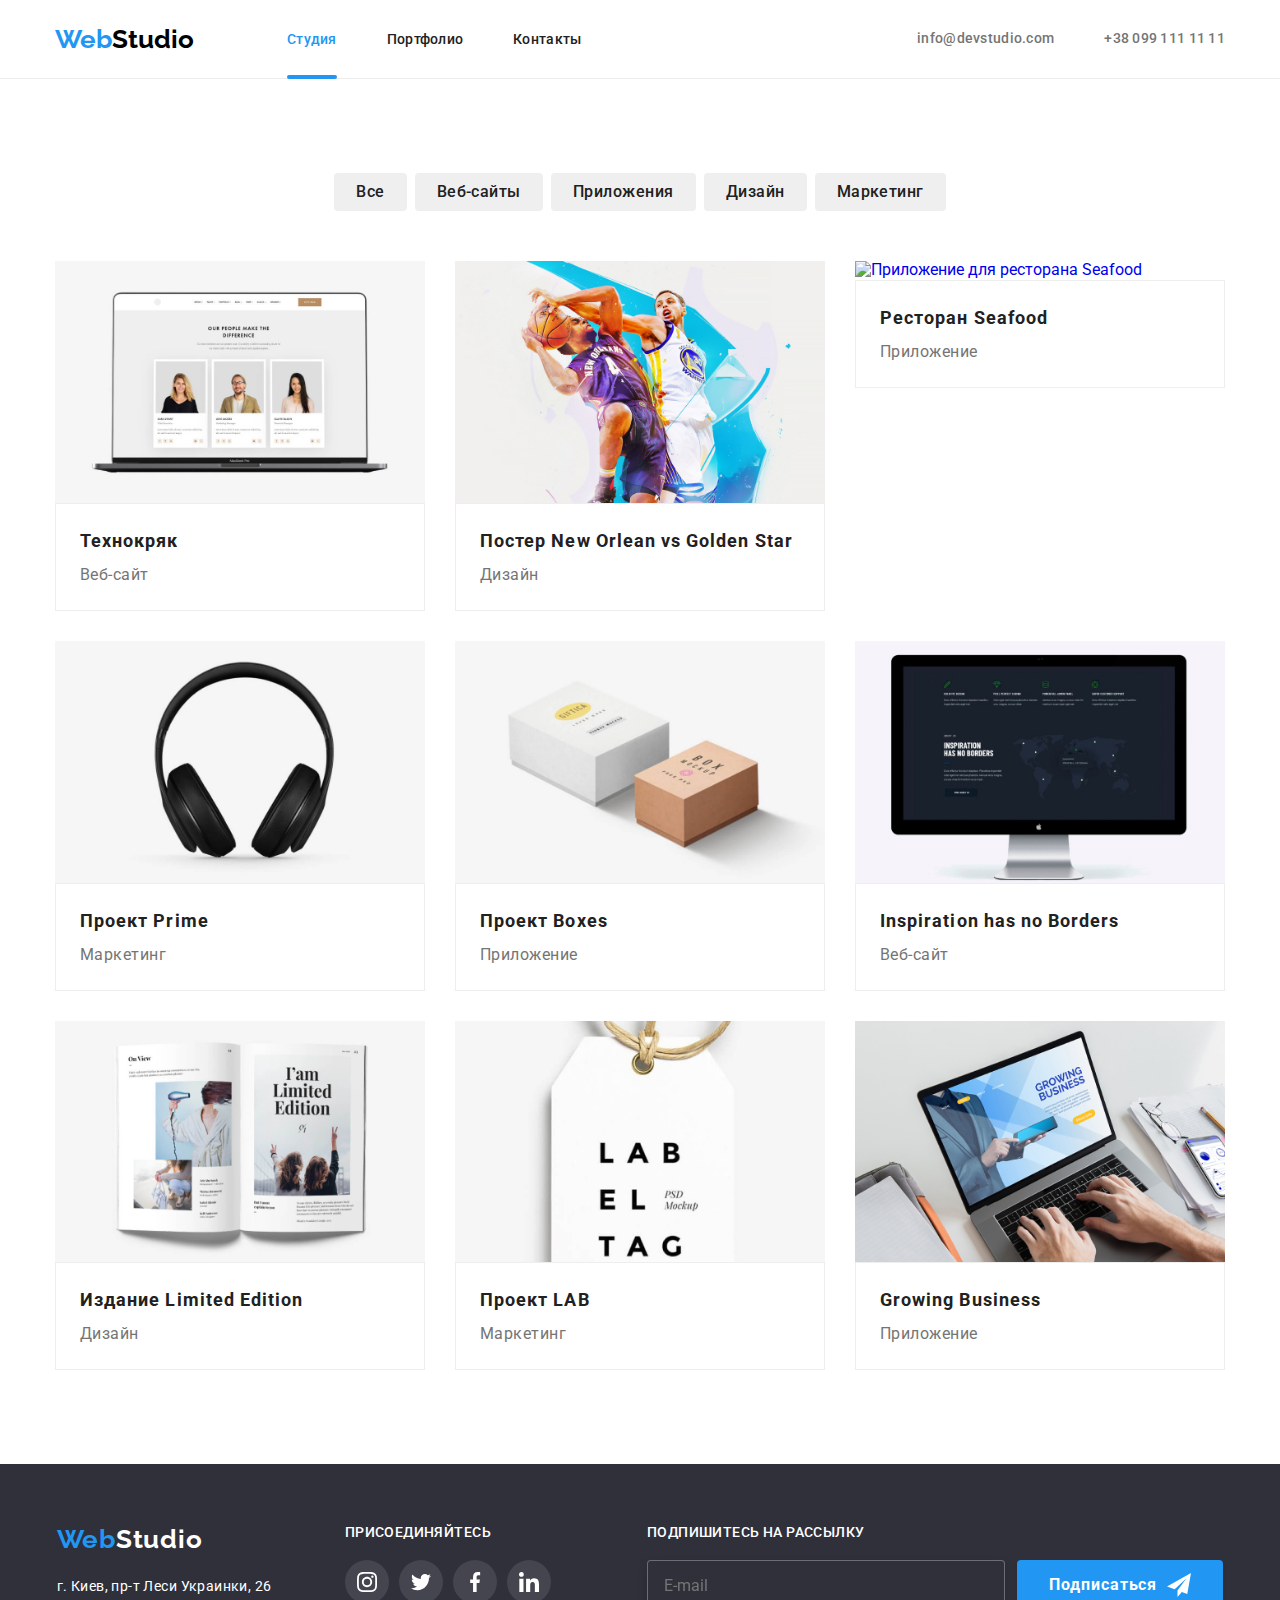
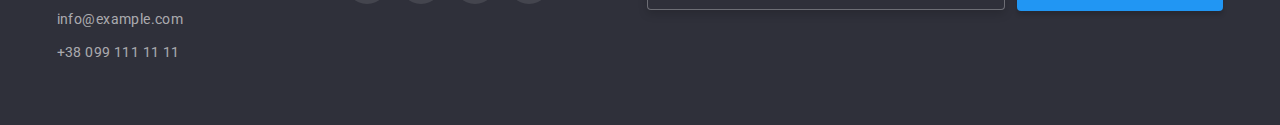
==== commit b1710124: "1" ====
--- a/portfolio.html
+++ b/portfolio.html
@@ -21,19 +21,22 @@
             <a href="./index.html" class="header-logo"> <span class="header-logo__blue">Web</span>Studio</a>
             <button class="menu-button is-open" data-menu-button type="button" aria-label="Мобильное меню"
                 aria-expanded="false" aria-controls="menu-phone-container">
-                <svg class="menu-button__icon" aria-label="переключатель мобильного окна">
+                <svg class="menu-button__icon menu-button__icon-burger" aria-label="переключатель мобильного окна">
                     <use class="icon-cross" href="./images/sprite.svg#icon-burger">
                     </use>
+                </svg>
+                <svg class="menu-button__icon menu-button__icon-exit" aria-label="переключатель мобильного окна">
                     <use class="icon-menu " href="./images/sprite.svg#icon-exit">
                     </use>
-                </svg></button>
+                </svg>
+            </button>
             <div class="header__menu-container" data-menu id="menu-phone-container">
                 <nav class="header-nav">
                     <div class="header-nav__box">
                         <ul class="header-nav__list">
-                            <li class="header-nav__item"><a class="header-nav__link " href="./index.html">Студия</a>
-                            </li>
                             <li class="header-nav__item"><a class="header-nav__link header-nav__aktiv"
+                                    href="./index.html">Студия</a> </li>
+                            <li class="header-nav__item"><a class="header-nav__link"
                                     href="./portfolio.html">Портфолио</a>
                             </li>
                             <li class="header-nav__item"><a class="header-nav__link" href="#">Контакты</a> </li>
@@ -102,7 +105,8 @@
                     <li class="projects-list__item"><a class="projects-list__link" href="#">
                             <div class="projects-list__box">
                                 <img class="projects-list__img" src="./images/portfolio/web-tehnokrak.jpg"
-                                    srcset="./images/portfolio/web-tehnokrak@2x.jpg 2x" alt="Веб сайт технокряк">
+                                    srcset="./images/portfolio/web-tehnokrak.jpg 1x, ./images/portfolio/web-tehnokrak@2x.jpg 2x"
+                                    alt="Веб сайт технокряк">
                                 <p class="projects-list__description">
                                     Ресурс предлагает комплексные предложения с разным
                                     уровнем
@@ -121,7 +125,7 @@
                     <li class="projects-list__item"><a class="projects-list__link" href="#">
                             <div class="projects-list__box"><img class="projects-list__img"
                                     src="./images/portfolio/poster-gold-star.jpg"
-                                    srcset="./images/portfolio/poster-gold-star@2x.jpg 2x"
+                                    srcset="./images/portfolio/poster-gold-star.jpg 1x, ./images/portfolio/poster-gold-star@2x.jpg 2x"
                                     alt="Дизайн постера New Orlean vs Golden Star">
 
                                 <p class="projects-list__description">
@@ -139,8 +143,8 @@
                         </a></li>
                     <li class="projects-list__item"><a class="projects-list__link" href="#">
                             <div class="projects-list__box"><img class="projects-list__img"
-                                    src="./images/portfolio/restoran-seafood.jpg"
-                                    srcset="./images/portfolio/restoran-seafood@2x.jpg 2x"
+                                    src="./images/portfolio/restoran-seafood1.jpg"
+                                    srcset="./images/portfolio/restoran-seafood1.jpg 1x, ./images/portfolio/restoran-seafood1@2x.jpg 2x"
                                     alt="Приложение для ресторана Seafood">
                                 <p class="projects-list__description">
                                     Ресурс предлагает комплексные предложения с разным
@@ -158,7 +162,7 @@
                     <li class="projects-list__item"><a class="projects-list__link" href="#">
                             <div class="projects-list__box">
                                 <img class="projects-list__img" src="./images/portfolio/project-prime.jpg"
-                                    srcset="./images/portfolio/project-prime@2x.jpg 2x"
+                                    srcset="./images/portfolio/project-prime.jpg 1x, ./images/portfolio/project-prime@2x.jpg 2x"
                                     alt="Маркетинговый проект Prime">
                                 <p class="projects-list__description">
                                     Ресурс предлагает комплексные предложения с разным
@@ -176,7 +180,8 @@
                     <li class="projects-list__item"><a class="projects-list__link" href="#">
                             <div class="projects-list__box">
                                 <img class="projects-list__img" src="./images/portfolio/project-boxes.jpg"
-                                    srcset="./images/portfolio/project-boxes@2x.jpg 2x" alt="Приложение Boxes">
+                                    srcset="./images/portfolio/project-boxes.jpg 1x, ./images/portfolio/project-boxes@2x.jpg 2x"
+                                    alt="Приложение Boxes">
 
                                 <p class="projects-list__description">
                                     Ресурс предлагает комплексные предложения с разным
@@ -194,7 +199,7 @@
                     <li class="projects-list__item"><a class="projects-list__link" href="#">
                             <div class="projects-list__box">
                                 <img class="projects-list__img" src="./images/portfolio/inspiration-has-no-borders.jpg"
-                                    srcset="./images/portfolio/inspiration-has-no-borders@2x.jpg 2x"
+                                    srcset="./images/portfolio/inspiration-has-no-borders.jpg 1x, ./images/portfolio/inspiration-has-no-borders@2x.jpg 2x"
                                     alt="Веб сайт Inspiration has no Borders">
                                 <p class="projects-list__description">
                                     Ресурс предлагает комплексные предложения с разным
@@ -212,6 +217,7 @@
                     <li class="projects-list__item"><a class="projects-list__link" href="#">
                             <div class="projects-list__box">
                                 <img class="projects-list__img" src="./images/portfolio/izdanie-limited-edition.jpg"
+                                    srcset="./images/portfolio/izdanie-limited-edition.jpg 1x, ./images/portfolio/izdanie-limited-edition@2x.jpg 2x"
                                     alt="Дизайн журнала Limited Edition">
 
                                 <p class="projects-list__description">
@@ -230,6 +236,7 @@
                     <li class="projects-list__item"><a class="projects-list__link" href="#">
                             <div class="projects-list__box">
                                 <img class="projects-list__img" src="./images/portfolio/project-lab.jpg"
+                                    srcset="./images/portfolio/project-lab.jpg 1x, ./images/portfolio/project-lab@2x.jpg 2x"
                                     alt="Маркетинговый проект LAB">
                                 <p class="projects-list__description">
                                     Ресурс предлагает комплексные предложения с разным
@@ -248,6 +255,7 @@
                         <a class="projects-list__link" href="#">
                             <div class="projects-list__box">
                                 <img class="projects-list__img" src="./images/portfolio/growing-business.jpg"
+                                    srcset="./images/portfolio/growing-business.jpg 1x, ./images/portfolio/growing-business@2x.jpg 2x"
                                     alt="Приложение Growing Business">
                                 <p class="projects-list__description">
                                     Ресурс предлагает комплексные предложения с разным
--- a/css/portfolio.min.css
+++ b/css/portfolio.min.css
@@ -1,2 +1,2 @@
-.headline-hidden{position:absolute;width:1px;height:1px;margin:-1px;border:0;padding:0;white-space:nowrap;-webkit-clip-path:inset(100%);clip-path:inset(100%);clip:rect(0 0 0 0);overflow:hidden}/*! modern-normalize v1.1.0 | MIT License | https://github.com/sindresorhus/modern-normalize */*,::after,::before{-webkit-box-sizing:border-box;box-sizing:border-box}html{-moz-tab-size:4;-o-tab-size:4;tab-size:4}html{line-height:1.15;-webkit-text-size-adjust:100%}body{margin:0}img{display:block;max-width:100%;height:auto}body{font-family:system-ui, -apple-system, "Segoe UI", Roboto, Helvetica, Arial, sans-serif, "Apple Color Emoji", "Segoe UI Emoji"}hr{height:0;color:inherit}abbr[title]{-webkit-text-decoration:underline dotted;text-decoration:underline dotted}b,strong{font-weight:bolder}code,kbd,pre,samp{font-family:ui-monospace, SFMono-Regular, Consolas, "Liberation Mono", Menlo, monospace;font-size:1em}small{font-size:80%}sub,sup{font-size:75%;line-height:0;position:relative;vertical-align:baseline}sub{bottom:-0.25em}sup{top:-0.5em}table{text-indent:0;border-color:inherit}button,input,optgroup,select,textarea{font-family:inherit;font-size:100%;line-height:1.15;margin:0}button,select{text-transform:none}[type="button"],[type="reset"],[type="submit"],button{-webkit-appearance:button}::-moz-focus-inner{border-style:none;padding:0}:-moz-focusring{outline:1px dotted ButtonText}:-moz-ui-invalid{box-shadow:none}legend{padding:0}progress{vertical-align:baseline}::-webkit-inner-spin-button,::-webkit-outer-spin-button{height:auto}[type="search"]{-webkit-appearance:textfield;outline-offset:-2px}::-webkit-search-decoration{-webkit-appearance:none}::-webkit-file-upload-button{-webkit-appearance:button;font:inherit}summary{display:list-item}html{-webkit-box-sizing:border-box;box-sizing:border-box}ul,ol{margin:0;padding:0;list-style:none}input,button,textarea,select{font:inherit;border:none}h1,h2,h3,h4,h5,h6,p{margin:0;padding:0}body{margin:0;font-family:"Roboto",sans-serif;color:#757575;text-decoration:none}.headline{font-weight:700;font-size:2.25rem;line-height:1.16;margin-bottom:50px;text-align:center;letter-spacing:0.03em;color:#212121}.header{position:relative;border-bottom:1px solid #ececec}.header__section{margin:15px 88px 15px 0;-webkit-box-pack:justify;-ms-flex-pack:justify;justify-content:space-between;display:-webkit-box;display:-ms-flexbox;display:flex}@media screen and (min-width: 768px){.header__section{margin:0 0 0 0;-webkit-box-align:center;-ms-flex-align:center;align-items:center}}.header-logo,.header-logo:focus{margin:0 88px 0 0;font-family:"Raleway",sans-serif;font-weight:700;font-size:1.5rem;line-height:28px;color:#000000;text-decoration:none}@media screen and (min-width: 1200px){.header-logo,.header-logo:focus{margin:0 93px 0 0;font-size:1.625rem;line-height:31px}}.header-logo__blue{color:#2196f3}.header__menu-container{display:-webkit-box;display:-ms-flexbox;display:flex;-webkit-box-align:center;-ms-flex-align:center;align-items:center;width:100%;z-index:20}@media screen and (max-width: 768px){.header__menu-container{position:absolute;display:none;top:0;left:0;width:100%;height:796px;background:#ffffff;padding:0 40px}.header__menu-container.is-open{display:block}}@media screen and (min-width: 768px){.header-nav{margin-bottom:30px;margin-top:30px}}.header-nav__list{margin-bottom:-32px}@media screen and (min-width: 768px){.header-nav__list{display:-webkit-box;display:-ms-flexbox;display:flex}}.header-nav__link{position:relative;font-weight:500;padding:10px 30px 10px 30px;font-size:36px;line-height:42px;letter-spacing:0.02em;text-decoration:none;color:#212121;-webkit-transition-property:color;transition-property:color;-webkit-transition-duration:250ms;transition-duration:250ms}@media screen and (min-width: 480px){.header-nav__link{padding:15px 30px 15px 30px;font-size:40px;line-height:47px}}@media screen and (min-width: 768px){.header-nav__link{font-weight:500;font-size:14px;line-height:1.3;letter-spacing:0.02em;padding:30px 0 30px 0}}.header-nav__link:hover,.header-nav__link:focus{-webkit-transition-timing-function:cubic-bezier(0.4, 0, 0.2, 1);transition-timing-function:cubic-bezier(0.4, 0, 0.2, 1);color:#2196f3}.header-nav__item{margin-bottom:32px}@media screen and (min-width: 768px){.header-nav__item{margin-right:50px}}.header-nav__item:last-child{margin-right:0}@media screen and (min-width: 768px){.header-nav__aktiv{color:#2196f3}}@media screen and (min-width: 768px){.header-nav__aktiv::after{position:absolute;content:"";bottom:-2px;left:0;width:100%;height:4px;background:#2196f3;border-radius:2px}}@media screen and (min-width: 768px){.connection{margin-left:auto;display:-webkit-box;display:-ms-flexbox;display:flex;margin-top:0}}.connection-list__mail-menu{padding:20px 20px;font-family:"Roboto",sans-serif;font-style:normal;font-weight:500;font-size:18px;line-height:20px;letter-spacing:0.02em;color:#757575}@media screen and (min-width: 480px){.connection-list__mail-menu{padding:0 0}}.connection-list__phone-menu{font-size:22px;line-height:12px;padding:20px 20px;font-family:"Roboto",sans-serif;letter-spacing:0.02em;color:#2196f3}@media screen and (min-width: 480px){.connection-list__phone-menu{padding:0 0;font-size:34px;line-height:40px}}@media screen and (max-width: 767px){.connection-list{display:-webkit-box;display:-ms-flexbox;display:flex;height:300px;-webkit-box-orient:vertical;-webkit-box-direction:reverse;-ms-flex-direction:column-reverse;flex-direction:column-reverse;-ms-flex-line-pack:distribute;align-content:space-around}}@media screen and (min-width: 1200px){.connection-list{display:-webkit-box;display:-ms-flexbox;display:flex}}.connection-list__link{text-decoration:none;-webkit-transition-property:color;transition-property:color;-webkit-transition-duration:250ms;transition-duration:250ms;padding-top:20px;padding-bottom:20px}@media screen and (min-width: 768px){.connection-list__link{text-decoration:none;color:#757575;font-weight:500;font-size:14px;line-height:1.14;letter-spacing:0.02em}}@media screen and (min-width: 1200px){.connection-list__link{display:-webkit-box;display:-ms-flexbox;display:flex;-webkit-box-pack:center;-ms-flex-pack:center;justify-content:center;-webkit-box-align:center;-ms-flex-align:center;align-items:center}}.connection-list__link:hover,.connection-list__link:focus{-webkit-transition-timing-function:cubic-bezier(0.4, 0, 0.2, 1);transition-timing-function:cubic-bezier(0.4, 0, 0.2, 1);color:#2196f3}.connection-list__icon-mail{display:none;fill:currentColor;margin-right:10px;width:16px;height:12px}@media screen and (min-width: 768){.connection-list__icon-mail{display:block}}.connection-list__icon-phone{display:none;fill:currentColor;margin-right:10px;width:10px;height:16px}@media screen and (min-width: 768){.connection-list__icon-phone{display:block}}@media screen and (min-width: 100px){.connection-list__item{margin-bottom:32px}.connection-list__item:first-child{margin-bottom:0}}@media screen and (min-width: 768px){.connection-list__item{margin-bottom:10px}.connection-list__item:last-child{margin-bottom:0}}@media screen and (min-width: 1200px){.connection-list__item{margin-right:50px;margin-bottom:0}.connection-list__item:last-child{margin-right:0}}.header-menu__social{margin-top:64px}@media screen and (min-width: 768px){.header-menu__social{display:none}}.header-menu__social-list{display:-webkit-box;display:-ms-flexbox;display:flex;-ms-flex-wrap:wrap;flex-wrap:wrap}.header-menu__social-item{margin-bottom:10px;padding:0 10px;border-right:1px solid rgba(33,33,33,0.2)}.header-menu__social-item:last-child{margin-bottom:0;border-right:none}.header-menu__social-link{font-family:"Roboto",sans-serif;font-weight:500;font-size:18px;line-height:22px;letter-spacing:0.02em;color:#2196f3;text-decoration:none}.menu-button{display:-webkit-inline-box;display:-ms-inline-flexbox;display:inline-flex;margin:0;padding:0;border:none;z-index:40;color:#2196f3;background-color:transparent}@media screen and (min-width: 768px){.menu-button{display:none}}.menu-button__icon{width:20px;height:20px}.icon-menu{padding:20px}.menu-button__icon:focus .icon-menu,.menu-button__icon:hover .icon-menu{fill:currentColor}.icon-cross{padding:20px}.menu-button__icon:focus .icon-cross,.menu-button__icon:hover .icon-cross{fill:currentColor}.menu-button .icon-cross{display:none}.menu-button.is-open .icon-cross{display:block}.menu-button.is-open .icon-menu{display:none}.backdrop{display:-webkit-box;display:-ms-flexbox;display:flex;-webkit-box-align:center;-ms-flex-align:center;align-items:center;-webkit-box-pack:center;-ms-flex-pack:center;justify-content:center;z-index:50;position:fixed;top:0;left:0;width:100%;height:100%;background:rgba(0,0,0,0.2);-webkit-transition-duration:250ms;transition-duration:250ms;-webkit-transition-property:all;transition-property:all}.modal{position:relative;min-height:581px;max-width:528px;background-color:white}.backdrop.is-hidden{opacity:0;pointer-events:none}.modal__button-exit{border:none;color:black;background-color:transparent;-webkit-transition-duration:250ms;transition-duration:250ms;-webkit-transition-property:color;transition-property:color;cursor:pointer}.modal__button-exit:hover,.modal__button-exit:focus{-webkit-transition-timing-function:cubic-bezier(0.4, 0, 0.2, 1);transition-timing-function:cubic-bezier(0.4, 0, 0.2, 1);color:#2196f3}.modal__icon-exit{position:absolute;top:0.5rem;right:0.5rem;padding:5px;width:1.875rem;height:1.875rem;fill:currentColor;border:1px solid rgba(0,0,0,0.1);border-radius:50%}.modal__title{padding:20px 40px 0 40px;font-family:"Roboto",sans-serif;font-style:normal;font-weight:700;font-size:1.25rem;line-height:1.4375rem;text-align:center;letter-spacing:0.03em;color:#212121}.modal__fields{margin:10px 40px 0 40px;position:relative}.modal__label{padding-bottom:0.25rem;display:block;text-align:left;font-family:"Roboto",sans-serif;font-style:normal;font-weight:400;font-size:0.75rem;line-height:0.875rem;letter-spacing:0.01em;color:#757575}.modal__input{display:block;color:#212121;border:1px solid rgba(33,33,33,0.2);-webkit-box-sizing:border-box;box-sizing:border-box;border-radius:4px;padding-left:42px;width:100%;height:40px;outline:none;transition-property:border, -webkit-box-shadow;-webkit-transition-property:border, -webkit-box-shadow;transition-property:box-shadow, border;transition-property:box-shadow, border, -webkit-box-shadow;-webkit-transition-duration:250ms;transition-duration:250ms}.modal__input:focus{-webkit-box-shadow:0px 1px 3px rgba(0,0,0,0.12),0px 1px 1px rgba(0,0,0,0.14),0px 2px 1px rgba(0,0,0,0.2);box-shadow:0px 1px 3px rgba(0,0,0,0.12),0px 1px 1px rgba(0,0,0,0.14),0px 2px 1px rgba(0,0,0,0.2);border:1px solid #2196f3;border-radius:4px}.modal__comments{padding:0.75rem 1rem;width:100%;min-height:120px;resize:none;outline:none;border:1px solid rgba(33,33,33,0.2);-webkit-box-sizing:border-box;box-sizing:border-box;border-radius:4px;-webkit-transition-property:border;transition-property:border;-webkit-transition-duration:250ms;transition-duration:250ms}.modal__comments:focus{-webkit-box-shadow:0px 1px 3px rgba(0,0,0,0.12),0px 1px 1px rgba(0,0,0,0.14),0px 2px 1px rgba(0,0,0,0.2);box-shadow:0px 1px 3px rgba(0,0,0,0.12),0px 1px 1px rgba(0,0,0,0.14),0px 2px 1px rgba(0,0,0,0.2);border:1px solid #2196f3;border-radius:4px}.modal__comments::-webkit-input-placeholder{font-family:"Roboto",sans-serif;font-style:normal;font-weight:400;font-size:0.875rem;line-height:1rem;letter-spacing:0.01em;color:rgba(117,117,117,0.5)}.modal__comments:-ms-input-placeholder{font-family:"Roboto",sans-serif;font-style:normal;font-weight:400;font-size:0.875rem;line-height:1rem;letter-spacing:0.01em;color:rgba(117,117,117,0.5)}.modal__comments::-ms-input-placeholder{font-family:"Roboto",sans-serif;font-style:normal;font-weight:400;font-size:0.875rem;line-height:1rem;letter-spacing:0.01em;color:rgba(117,117,117,0.5)}.modal__comments::placeholder{font-family:"Roboto",sans-serif;font-style:normal;font-weight:400;font-size:0.875rem;line-height:1rem;letter-spacing:0.01em;color:rgba(117,117,117,0.5)}.modal__fields-rights{position:relative;margin:1.25rem 2.5rem 0 4.75rem}.modal__rights{font-family:"Roboto",sans-serif;font-style:normal;font-weight:400;font-size:12px;line-height:14px;letter-spacing:0.03em;letter-spacing:0.03em}@media screen and (min-width: 768px){.modal__rights{font-size:0.875rem;line-height:1.5rem}}.modal__rights-link{font-family:"Roboto",sans-serif;font-style:normal;font-weight:400;font-size:12px;line-height:14px;letter-spacing:0.03em;color:#2196f3}@media screen and (min-width: 768px){.modal__rights-link{font-size:0.875rem;line-height:0.9rem}}.modal__button{margin-top:30px;margin-bottom:40px;width:200px;height:50px;color:#fff;background:#2196f3;-webkit-box-shadow:0px 4px 4px rgba(0,0,0,0.15);box-shadow:0px 4px 4px rgba(0,0,0,0.15);border-radius:4px;-webkit-transition-property:background;transition-property:background;-webkit-transition-duration:250ms;transition-duration:250ms;cursor:pointer}.modal__button:hover{-webkit-transition-timing-function:cubic-bezier(0.4, 0, 0.2, 1);transition-timing-function:cubic-bezier(0.4, 0, 0.2, 1);background:#188ce8}.modal__box{color:#188ce8}.modal__people{position:absolute;top:2rem;left:1rem;width:12px;height:12px;-webkit-transition-property:fill;transition-property:fill;-webkit-transition-duration:250ms;transition-duration:250ms}.modal__input:focus+.modal__people{-webkit-transition-timing-function:cubic-bezier(0.4, 0, 0.2, 1);transition-timing-function:cubic-bezier(0.4, 0, 0.2, 1);fill:currentColor}.modal__phone{position:absolute;top:2rem;left:1rem;width:13px;height:13px;-webkit-transition-property:fill;transition-property:fill;-webkit-transition-duration:250ms;transition-duration:250ms}.modal__input:focus+.modal__phone{-webkit-transition-timing-function:cubic-bezier(0.4, 0, 0.2, 1);transition-timing-function:cubic-bezier(0.4, 0, 0.2, 1);fill:currentColor}.modal__mail{position:absolute;top:2rem;left:1rem;width:15px;height:12px;-webkit-transition-property:fill;transition-property:fill;-webkit-transition-duration:250ms;transition-duration:250ms}.modal__input:focus+.modal__mail{-webkit-transition-timing-function:cubic-bezier(0.4, 0, 0.2, 1);transition-timing-function:cubic-bezier(0.4, 0, 0.2, 1);fill:currentColor}.modal__checkbox::before{content:"";position:absolute;top:0.2rem;left:-1rem;display:block;width:1rem;height:1rem;border:solid 2px #212121;border-radius:2px}.modal__checkbox::after{content:"";position:absolute;top:0.2rem;left:-1rem;display:block;width:1rem;height:1rem;border-radius:2px;background:#2196f3;background-position:center;background-repeat:no-repeat;background-image:url("data:image/svg+xml,%3csvg width='13' height='10' viewBox='0 0 13 10' fill='none' xmlns='http://www.w3.org/2000/svg'%3e%3cpath d='M1.95703 4.75166L1.88825 4.68604L1.81923 4.75141L0.93123 5.59258L0.854858 5.66492L0.930974 5.73753L4.42671 9.07236L4.49574 9.1382L4.56476 9.07236L12.069 1.91352L12.1449 1.84116L12.069 1.76881L11.1873 0.927644L11.1183 0.861826L11.0493 0.927611L4.49577 7.17353L1.95703 4.75166Z' fill='white' stroke='white' stroke-width='0.2'/%3e%3c/svg%3e");opacity:0;-webkit-transition-property:opacity;transition-property:opacity;-webkit-transition-duration:250ms;transition-duration:250ms}.modal__rights-checkbox:checked+.modal__checkbox::after{opacity:1}.bonnet{background-image:-webkit-gradient(linear, left top, right top, from(rgba(47,48,58,0.4)), to(rgba(47,48,58,0.4))),url(../images/bonnet/people-mobile.jpg);background-image:linear-gradient(to right, rgba(47,48,58,0.4), rgba(47,48,58,0.4)),url(../images/bonnet/people-mobile.jpg);background-color:rgba(47,48,58,0.4);background-position:center;background-size:cover;background-repeat:no-repeat}@media screen and (min-width: 768px){.bonnet{background-image:-webkit-gradient(linear, left top, right top, from(rgba(47,48,58,0.4)), to(rgba(47,48,58,0.4))),url(../images/bonnet/people-tablet.jpg);background-image:linear-gradient(to right, rgba(47,48,58,0.4), rgba(47,48,58,0.4)),url(../images/bonnet/people-tablet.jpg)}}@media screen and (min-width: 1200px){.bonnet{background-image:-webkit-gradient(linear, left top, right top, from(rgba(47,48,58,0.4)), to(rgba(47,48,58,0.4))),url(../images/bonnet/people-desktop.jpg);background-image:linear-gradient(to right, rgba(47,48,58,0.4), rgba(47,48,58,0.4)),url(../images/bonnet/people-desktop.jpg)}}.bonnet-section{background-color:#2f303a;padding-top:200px;padding-bottom:200px;text-align:center}.bonnet__title{margin-bottom:30px;font-weight:900;font-size:26px;line-height:2.625rem;text-align:center;letter-spacing:0.06em;text-transform:uppercase;color:#fff}@media screen and (min-width: 768px){.bonnet__title{font-size:1.625rem}}@media screen and (min-width: 1200px){.bonnet__title{font-size:2.75rem;line-height:3.75rem}}.bonnet__order{padding:10px 32px;font-weight:700;font-size:1rem;line-height:1.9;letter-spacing:0.06em;color:#fff;background:#2196f3;border-radius:4px;outline:none;-webkit-box-shadow:0px 4px 4px rgba(0,0,0,0.15);box-shadow:0px 4px 4px rgba(0,0,0,0.15);-webkit-transition-property:background;transition-property:background;-webkit-transition-duration:250ms;transition-duration:250ms;cursor:pointer}.bonnet__order:focus{-webkit-transition-timing-function:cubic-bezier(0.4, 0, 0.2, 1);transition-timing-function:cubic-bezier(0.4, 0, 0.2, 1);background:#188ce8}.advantage{padding-bottom:60px}@media screen and (min-width: 1200px){.advantage{padding-bottom:0}}.advantage__list{display:-webkit-box;display:-ms-flexbox;display:flex;-ms-flex-wrap:wrap;flex-wrap:wrap;-webkit-box-pack:center;-ms-flex-pack:center;justify-content:center}.advantage__item{margin:0 0 30px 0}@media screen and (min-width: 768px){.advantage__item{margin:0 30px 30px 0}}@media screen and (min-width: 1200px){.advantage__item{margin:0 30px 0 0}.advantage__item:last-child{margin-right:0}}.dignity{display:-webkit-box;display:-ms-flexbox;display:flex;-webkit-box-align:center;-ms-flex-align:center;align-items:center;-webkit-box-pack:center;-ms-flex-pack:center;justify-content:center;max-width:450px;height:120px;margin-bottom:30px;border-radius:4px;background-color:#f5f4fa}@media screen and (min-width: 768px){.dignity{width:354px}}@media screen and (min-width: 1200px){.dignity{width:270px}}.dignity__icon{width:70px;height:70px}.dignity__title{padding-bottom:10px;font-weight:700;text-align:center;font-size:0.875rem;line-height:1.14rem;letter-spacing:0.03em;text-transform:uppercase;color:#212121}@media screen and (min-width: 768px){.dignity__title{text-align:left}}.dignity__text{max-width:450px;font-weight:400;font-size:14px;line-height:1.71;letter-spacing:0.03em}@media screen and (min-width: 768px){.dignity__text{width:354px}}@media screen and (min-width: 1200px){.dignity__text{width:270px}}@media screen and (min-width: 1200px){.skills__section{padding-top:94px;padding-bottom:94px}}.skills__title{display:none}@media screen and (min-width: 1200px){.skills__title{display:block}}.skills__list{display:none}@media screen and (min-width: 1200px){.skills__list{display:-webkit-box;display:-ms-flexbox;display:flex;-webkit-box-pack:justify;-ms-flex-pack:justify;justify-content:space-between}}.skills__item{position:relative;z-index:1}.skills__text{position:absolute;bottom:3px;left:0;padding:27px 82px;font-family:"Roboto",sans-serif;font-weight:500;font-size:0.875rem;line-height:1rem;text-align:center;text-transform:uppercase;color:#fff;background:rgba(47,48,58,0.8);width:100%}.section-team{background-color:#f5f4fa;padding-top:60px}@media screen and (min-width: 1200px){.section-team{padding-top:94px}}.team{display:-webkit-box;display:-ms-flexbox;display:flex;-ms-flex-wrap:wrap;flex-wrap:wrap;-webkit-box-pack:center;-ms-flex-pack:center;justify-content:center}@media screen and (min-width: 1200px){.team{-webkit-box-pack:justify;-ms-flex-pack:justify;justify-content:space-between}}.team__item{width:270px;background-color:#fff;text-align:center;-webkit-box-shadow:0px 1px 3px rgba(0,0,0,0.12),0px 1px 1px rgba(0,0,0,0.14),0px 2px 1px rgba(0,0,0,0.2);box-shadow:0px 1px 3px rgba(0,0,0,0.12),0px 1px 1px rgba(0,0,0,0.14),0px 2px 1px rgba(0,0,0,0.2);border-radius:0px 0px 4px 4px;margin:0 0 30px 0}@media screen and (min-width: 480px) and (max-width: 767px){.team__item{width:450px;height:622px}}@media screen and (min-width: 768px) and (max-width: 1199px){.team__item{width:354px;height:536px;margin:0 30px 30px 0}}@media screen and (min-width: 1200px){.team__item{width:270px;margin:0}}.team_image{width:270px;height:260px}@media screen and (min-width: 480px) and (max-width: 767px){.team_image{width:450px;height:460px}}@media screen and (min-width: 768px) and (max-width: 1199px){.team_image{width:354px;height:374px}}@media screen and (min-width: 1200px){.team_image{width:270px;height:260px}}.team__box{padding-top:30px}.team__title{font-weight:500;font-size:1rem;padding-bottom:10px;line-height:1.18rem;letter-spacing:0.03em;color:#212121}.team__text{font-weight:400;font-size:1rem;line-height:1.18rem;letter-spacing:0.03em}.team-list{display:-webkit-box;display:-ms-flexbox;display:flex;-webkit-box-align:center;-ms-flex-align:center;align-items:center;-webkit-box-pack:center;-ms-flex-pack:center;justify-content:center;color:#fff;padding:1rem 32px 30px 32px}.team-list__item-icon{display:-webkit-box;display:-ms-flexbox;display:flex;-webkit-box-align:center;-ms-flex-align:center;align-items:center;-webkit-box-pack:center;-ms-flex-pack:center;justify-content:center}.team-list__link-icon{display:-webkit-box;display:-ms-flexbox;display:flex;-webkit-box-align:center;-ms-flex-align:center;align-items:center;-webkit-box-pack:center;-ms-flex-pack:center;justify-content:center;border-radius:50%;width:44px;height:44px;color:#afb1b8;-webkit-transition-property:background-color, border-radius;transition-property:background-color, border-radius;-webkit-transition-duration:250ms;transition-duration:250ms}.team-list__link-icon:hover,.team-list__link-icon:focus{-webkit-transition-timing-function:cubic-bezier(0.4, 0, 0.2, 1);transition-timing-function:cubic-bezier(0.4, 0, 0.2, 1);-webkit-transition-property:background-color;transition-property:background-color;color:#fff;background-color:#2196f3}.team-list__item-icon+.team-list__item-icon{margin-left:10px}.team-list__our-icon{width:20px;height:20px;fill:currentColor}.clients{display:-webkit-box;display:-ms-flexbox;display:flex;-ms-flex-wrap:wrap;flex-wrap:wrap;-webkit-box-pack:center;-ms-flex-pack:center;justify-content:center;-webkit-box-align:center;-ms-flex-align:center;align-items:center}@media screen and (min-width: 1200px){.clients{-ms-flex-wrap:nowrap;flex-wrap:nowrap}}.clients__list{display:-webkit-box;display:-ms-flexbox;display:flex;-ms-flex-wrap:wrap;flex-wrap:wrap}@media screen and (min-width: 1200px){.clients__list+.clients__list{margin-left:30px}}.clients__link{display:-webkit-box;display:-ms-flexbox;display:flex;-webkit-box-pack:center;-ms-flex-pack:center;justify-content:center;-webkit-box-align:center;-ms-flex-align:center;align-items:center;width:210px;height:92px;margin:0 30px 30px 0;border:1px solid #afb1b8;-webkit-box-sizing:border-box;box-sizing:border-box;border-radius:4px;border-color:#afb1b8;cursor:pointer;padding:12px 30px;color:#afb1b8;-webkit-transition-duration:250ms;transition-duration:250ms;-webkit-transition-property:color, border-color;transition-property:color, border-color}.clients__link:hover,.clients__link:focus{-webkit-transition-timing-function:cubic-bezier(0.4, 0, 0.2, 1);transition-timing-function:cubic-bezier(0.4, 0, 0.2, 1);color:#2196f3;border-color:#2196f3}@media screen and (min-width: 480px){.clients__link{margin:0 30px 30px 0}}@media screen and (min-width: 768px){.clients__link{width:226px;height:92px}}@media screen and (min-width: 1200px){.clients__link{width:170px;height:92px;margin:0}}.clients__list-icon{fill:currentColor;width:106px;height:60px}.headline-hidden{position:absolute;width:1px;height:1px;margin:-1px;border:0;padding:0;white-space:nowrap;-webkit-clip-path:inset(100%);clip-path:inset(100%);clip:rect(0 0 0 0);overflow:hidden}.menu__sorting{display:-webkit-box;display:-ms-flexbox;display:flex;-ms-flex-wrap:wrap;flex-wrap:wrap;margin-bottom:30px}@media screen and (min-width: 768px){.menu__sorting{-webkit-box-pack:center;-ms-flex-pack:center;justify-content:center}}@media screen and (min-width: 1200px){.menu__sorting{margin-bottom:50px}}.menu__list{margin-right:8px;margin-bottom:15px}@media screen and (min-width: 768px){.menu__list{-webkit-box-pack:center;-ms-flex-pack:center;justify-content:center;margin-bottom:0}}.menu__list:last-child{margin-right:0}.menu__button-sorting{padding:6px 22px;border-radius:4px;border:#f5f4fa;font-weight:500;font-size:1rem;line-height:1.62rem;text-align:center;letter-spacing:0.03em;color:#212121;cursor:pointer;-webkit-transition-duration:250ms;transition-duration:250ms;-webkit-transition-property:all;transition-property:all}.menu__button-sorting:hover,.menu__button-sorting:focus{-webkit-transition-timing-function:cubic-bezier(0.4, 0, 0.2, 1);transition-timing-function:cubic-bezier(0.4, 0, 0.2, 1);color:#fff;background-color:#2196f3;-webkit-box-shadow:0px 3px 1px rgba(0,0,0,0.1),0px 1px 2px rgba(0,0,0,0.08),0px 2px 2px rgba(0,0,0,0.12);box-shadow:0px 3px 1px rgba(0,0,0,0.1),0px 1px 2px rgba(0,0,0,0.08),0px 2px 2px rgba(0,0,0,0.12);border-radius:4px;border:#2196f3}.projects-list{display:-webkit-box;display:-ms-flexbox;display:flex;-ms-flex-wrap:wrap;flex-wrap:wrap;margin:-15px}.projects-list__img{display:block}.projects-list__item{margin:15px;-webkit-transition-duration:250ms;transition-duration:250ms}.projects-list__item:hover,.projects-list__item:focus{-webkit-transition-timing-function:cubic-bezier(0.4, 0, 0.2, 1);transition-timing-function:cubic-bezier(0.4, 0, 0.2, 1);-webkit-filter:drop-shadow(0px 4px 4px rgba(0,0,0,0.25));filter:drop-shadow(0px 4px 4px rgba(0,0,0,0.25))}@media screen and (min-width: 768px){.projects-list__item{width:354px}}@media screen and (min-width: 1200px){.projects-list__item{width:370px}}.projects-list__box{position:relative;width:100%;overflow:hidden}.projects-list__description{position:absolute;top:0;left:0;width:100%;-webkit-transform:translatey(100%);transform:translatey(100%);-webkit-transition-duration:450ms;transition-duration:450ms;padding:4rem 1.5rem;font-family:"Roboto",sans-serif;font-style:normal;font-weight:400;font-size:1.1rem;line-height:1.75rem;letter-spacing:0.03em;color:#fff;opacity:0}.projects-list__item:hover .projects-list__description{background-color:rgba(33,150,243,0.9);opacity:1;-webkit-transform:translatey(0);transform:translatey(0)}.projects-list__link{text-decoration:none}.projects-list__about{background:#fff;border:1px solid #eeeeee;-webkit-box-sizing:border-box;box-sizing:border-box;padding:1.25rem 1.5rem}.projects-list__title{padding-bottom:0.25rem;font-size:18px;line-height:36px;letter-spacing:0.06em;color:#212121}@media screen and (min-width: 1200px){.projects-list__title{font-size:1.1rem;line-height:2}}.projects-list__service{font-family:"Roboto",sans-serif;color:#757575;font-weight:400;font-size:1rem;line-height:1.87;letter-spacing:0.03em}.footer{padding-top:60px;padding-bottom:60px;background-color:#2f303a}@media screen and (min-width: 768px){.footer__section{display:-webkit-box;display:-ms-flexbox;display:flex;-ms-flex-wrap:wrap;flex-wrap:wrap;-ms-flex-pack:distribute;justify-content:space-around}}.footer__logo,.footer__logo:focus{font-family:"Raleway",sans-serif;font-weight:700;font-size:26px;line-height:1.19;letter-spacing:0.03em;color:#fff;text-decoration:none}@media screen and (max-width: 1200px){.footer__logo,.footer__logo:focus{display:-webkit-box;display:-ms-flexbox;display:flex;-webkit-box-pack:center;-ms-flex-pack:center;justify-content:center}}.footer__logo-blue{color:#2196f3}.footer-list{margin:20px 0 60px 0}@media screen and (min-width: 1200px){.footer-list{margin:20px 0 0 0}}.footer-list__item{text-align:center;padding-bottom:9px}@media screen and (min-width: 1200px){.footer-list__item{text-align:left}}.footer-list__item:last-child{padding-bottom:0}.location-address,.location-address:focus{font-style:normal;font-weight:400;font-size:14px;line-height:1.71;letter-spacing:0.03em;color:#fff;text-decoration:none}.footer-list__connection,.footer-list__connection:focus{font-style:normal;text-decoration:none;font-weight:400;font-size:14px;line-height:1.7;letter-spacing:0.03em;color:rgba(255,255,255,0.6)}.footer-list__connection:last-child{margin-bottom:0}.title-join{margin-bottom:20px;font-family:"Roboto",sans-serif;font-weight:500;font-size:14px;line-height:16px;letter-spacing:0.03em;color:#fff;text-align:center}@media screen and (min-width: 1200px){.title-join{text-align:left}}.footer-social{text-align:center}@media screen and (min-width: 768px){.footer-social{text-align:left;margin:0 0 0 70px}}.footer-social__media{display:-webkit-box;display:-ms-flexbox;display:flex;-webkit-box-pack:center;-ms-flex-pack:center;justify-content:center;margin:0 0 60px 0}@media screen and (min-width: 768px){.footer-social__media{margin:0 0 0 0}}.footer-social__link{display:-webkit-box;display:-ms-flexbox;display:flex;-webkit-box-pack:center;-ms-flex-pack:center;justify-content:center;-webkit-box-align:center;-ms-flex-align:center;align-items:center;width:44px;height:44px;background-color:rgba(255,255,255,0.1);border-radius:50%;cursor:pointer;-webkit-transition-property:background-color;transition-property:background-color;-webkit-transition-duration:250ms;transition-duration:250ms}.footer-social__list+.footer-social__list{margin-left:10px}.footer-social__list>.footer-social__link:hover,.footer-social__list>.footer-social__link:focus{-webkit-transition-timing-function:cubic-bezier(0.4, 0, 0.2, 1);transition-timing-function:cubic-bezier(0.4, 0, 0.2, 1);background-color:#2196f3}.footer-social__icon{fill:#fff;width:20px;height:20px}.footer__subscribe{text-align:center}@media screen and (min-width: 768px){.footer__subscribe{text-align:left;margin-left:93px}}@media screen and (min-width: 1200px){.footer-form{display:-webkit-box;display:-ms-flexbox;display:flex;-ms-flex-wrap:wrap;flex-wrap:wrap;-webkit-box-pack:center;-ms-flex-pack:center;justify-content:center;-webkit-box-align:center;-ms-flex-align:center;align-items:center}}.footer-form__input{width:100%;height:50px;padding:1rem 1rem;background:#2f303a;outline:none;border:1px solid rgba(255,255,255,0.3);-webkit-box-sizing:border-box;box-sizing:border-box;-webkit-filter:drop-shadow(0px 4px 4px rgba(0,0,0,0.15));filter:drop-shadow(0px 4px 4px rgba(0,0,0,0.15));border-radius:4px;color:#fff;margin:0 0 20px 0}@media screen and (min-width: 480px){.footer-form__input{width:450px}}@media screen and (min-width: 1200px){.footer-form__input{width:358px;margin:0 0 0 0}}.footer-form__button{text-align:center;display:-webkit-box;display:-ms-flexbox;display:flex;-webkit-box-align:center;-ms-flex-align:center;align-items:center;margin-left:auto;margin-right:auto;cursor:pointer}@media screen and (min-width: 1200px){.footer-form__button{margin-left:0.75rem;margin-right:0}}.footer-form__icon-airplane{width:24px;height:24px;margin-left:10px;fill:currentColor}.container{max-width:1200px;padding-left:15px;padding-right:15px;margin-left:auto;margin-right:auto}.section{padding-top:94px;padding-bottom:94px}
+.headline-hidden{position:absolute;width:1px;height:1px;margin:-1px;border:0;padding:0;white-space:nowrap;-webkit-clip-path:inset(100%);clip-path:inset(100%);clip:rect(0 0 0 0);overflow:hidden}/*! modern-normalize v1.1.0 | MIT License | https://github.com/sindresorhus/modern-normalize */*,::after,::before{-webkit-box-sizing:border-box;box-sizing:border-box}html{-moz-tab-size:4;-o-tab-size:4;tab-size:4}html{line-height:1.15;-webkit-text-size-adjust:100%}body{margin:0}img{display:block;max-width:100%;height:auto}body{font-family:system-ui, -apple-system, "Segoe UI", Roboto, Helvetica, Arial, sans-serif, "Apple Color Emoji", "Segoe UI Emoji"}hr{height:0;color:inherit}abbr[title]{-webkit-text-decoration:underline dotted;text-decoration:underline dotted}b,strong{font-weight:bolder}code,kbd,pre,samp{font-family:ui-monospace, SFMono-Regular, Consolas, "Liberation Mono", Menlo, monospace;font-size:1em}small{font-size:80%}sub,sup{font-size:75%;line-height:0;position:relative;vertical-align:baseline}sub{bottom:-0.25em}sup{top:-0.5em}table{text-indent:0;border-color:inherit}button,input,optgroup,select,textarea{font-family:inherit;font-size:100%;line-height:1.15;margin:0}button,select{text-transform:none}[type="button"],[type="reset"],[type="submit"],button{-webkit-appearance:button}::-moz-focus-inner{border-style:none;padding:0}:-moz-focusring{outline:1px dotted ButtonText}:-moz-ui-invalid{box-shadow:none}legend{padding:0}progress{vertical-align:baseline}::-webkit-inner-spin-button,::-webkit-outer-spin-button{height:auto}[type="search"]{-webkit-appearance:textfield;outline-offset:-2px}::-webkit-search-decoration{-webkit-appearance:none}::-webkit-file-upload-button{-webkit-appearance:button;font:inherit}summary{display:list-item}html{-webkit-box-sizing:border-box;box-sizing:border-box}ul,ol{margin:0;padding:0;list-style:none}input,button,textarea,select{font:inherit;border:none}h1,h2,h3,h4,h5,h6,p{margin:0;padding:0}body{margin:0;font-family:"Roboto",sans-serif;color:#757575;text-decoration:none}.headline{font-weight:700;font-size:2.25rem;line-height:1.16;margin-bottom:50px;text-align:center;letter-spacing:0.03em;color:#212121}.header{position:relative;border-bottom:1px solid #ececec}.header__section{margin:15px 88px 15px 0;-webkit-box-pack:justify;-ms-flex-pack:justify;justify-content:space-between;display:-webkit-box;display:-ms-flexbox;display:flex}@media screen and (min-width: 768px){.header__section{margin:0 0 0 0;-webkit-box-align:center;-ms-flex-align:center;align-items:center}}.header-logo,.header-logo:focus{margin:0 88px 0 0;font-family:"Raleway",sans-serif;font-weight:700;font-size:1.5rem;line-height:28px;color:#000000;text-decoration:none}@media screen and (min-width: 1200px){.header-logo,.header-logo:focus{margin:0 93px 0 0;font-size:1.625rem;line-height:31px}}.header-logo__blue{color:#2196f3}.header__menu-container{display:-webkit-box;display:-ms-flexbox;display:flex;-webkit-box-align:center;-ms-flex-align:center;align-items:center;width:100%;z-index:20}@media screen and (max-width: 768px){.header__menu-container{position:absolute;display:none;top:0;left:0;width:100%;height:796px;background:#ffffff;padding:0 40px}.header__menu-container.is-open{display:block}}@media screen and (min-width: 768px){.header-nav{margin-bottom:30px;margin-top:30px}}.header-nav__list{margin-bottom:-32px}@media screen and (min-width: 768px){.header-nav__list{display:-webkit-box;display:-ms-flexbox;display:flex}}.header-nav__link{position:relative;font-weight:500;padding:10px 30px 10px 30px;font-size:36px;line-height:42px;letter-spacing:0.02em;text-decoration:none;color:#212121;-webkit-transition-property:color;transition-property:color;-webkit-transition-duration:250ms;transition-duration:250ms}@media screen and (min-width: 480px){.header-nav__link{padding:15px 30px 15px 30px;font-size:40px;line-height:47px}}@media screen and (min-width: 768px){.header-nav__link{font-weight:500;font-size:14px;line-height:1.3;letter-spacing:0.02em;padding:30px 0 30px 0}}.header-nav__link:hover,.header-nav__link:focus{-webkit-transition-timing-function:cubic-bezier(0.4, 0, 0.2, 1);transition-timing-function:cubic-bezier(0.4, 0, 0.2, 1);color:#2196f3}.header-nav__item{margin-bottom:32px}@media screen and (min-width: 768px){.header-nav__item{margin-right:50px}}.header-nav__item:last-child{margin-right:0}@media screen and (min-width: 768px){.header-nav__aktiv{color:#2196f3}}@media screen and (min-width: 768px){.header-nav__aktiv::after{position:absolute;content:"";bottom:-2px;left:0;width:100%;height:4px;background:#2196f3;border-radius:2px}}@media screen and (min-width: 768px){.connection{margin-left:auto;display:-webkit-box;display:-ms-flexbox;display:flex;margin-top:0}}.connection-list__mail-menu{padding:20px 20px;font-family:"Roboto",sans-serif;font-style:normal;font-weight:500;font-size:18px;line-height:20px;letter-spacing:0.02em;color:#757575}@media screen and (min-width: 480px){.connection-list__mail-menu{padding:0 0}}.connection-list__phone-menu{font-size:22px;line-height:12px;padding:20px 20px;font-family:"Roboto",sans-serif;letter-spacing:0.02em;color:#2196f3}@media screen and (min-width: 480px){.connection-list__phone-menu{padding:0 0;font-size:34px;line-height:40px}}@media screen and (max-width: 767px){.connection-list{display:-webkit-box;display:-ms-flexbox;display:flex;height:300px;-webkit-box-orient:vertical;-webkit-box-direction:reverse;-ms-flex-direction:column-reverse;flex-direction:column-reverse;-ms-flex-line-pack:distribute;align-content:space-around}}@media screen and (min-width: 1200px){.connection-list{display:-webkit-box;display:-ms-flexbox;display:flex}}.connection-list__link{text-decoration:none;-webkit-transition-property:color;transition-property:color;-webkit-transition-duration:250ms;transition-duration:250ms;padding-top:20px;padding-bottom:20px}@media screen and (min-width: 768px){.connection-list__link{text-decoration:none;color:#757575;font-weight:500;font-size:14px;line-height:1.14;letter-spacing:0.02em}}@media screen and (min-width: 1200px){.connection-list__link{display:-webkit-box;display:-ms-flexbox;display:flex;-webkit-box-pack:center;-ms-flex-pack:center;justify-content:center;-webkit-box-align:center;-ms-flex-align:center;align-items:center}}.connection-list__link:hover,.connection-list__link:focus{-webkit-transition-timing-function:cubic-bezier(0.4, 0, 0.2, 1);transition-timing-function:cubic-bezier(0.4, 0, 0.2, 1);color:#2196f3}.connection-list__icon-mail{display:none;fill:currentColor;margin-right:10px;width:16px;height:12px}@media screen and (min-width: 768){.connection-list__icon-mail{display:block}}.connection-list__icon-phone{display:none;fill:currentColor;margin-right:10px;width:10px;height:16px}@media screen and (min-width: 768){.connection-list__icon-phone{display:block}}@media screen and (min-width: 100px){.connection-list__item{margin-bottom:32px}.connection-list__item:first-child{margin-bottom:0}}@media screen and (min-width: 768px){.connection-list__item{margin-bottom:10px}.connection-list__item:last-child{margin-bottom:0}}@media screen and (min-width: 1200px){.connection-list__item{margin-right:50px;margin-bottom:0}.connection-list__item:last-child{margin-right:0}}.header-menu__social{margin-top:64px}@media screen and (min-width: 768px){.header-menu__social{display:none}}.header-menu__social-list{display:-webkit-box;display:-ms-flexbox;display:flex;-ms-flex-wrap:wrap;flex-wrap:wrap}.header-menu__social-item{margin-bottom:10px;padding:0 10px;border-right:1px solid rgba(33,33,33,0.2)}.header-menu__social-item:last-child{margin-bottom:0;border-right:none}.header-menu__social-link{font-family:"Roboto",sans-serif;font-weight:500;font-size:18px;line-height:22px;letter-spacing:0.02em;color:#2196f3;text-decoration:none}.menu-button{display:-webkit-inline-box;display:-ms-inline-flexbox;display:inline-flex;margin:0;padding:0;border:none;z-index:40;color:#2196f3;background-color:transparent}@media screen and (min-width: 768px){.menu-button{display:none}}.menu-button__icon-exit{width:24px;height:16px}.menu-button__icon-burger{width:19px;height:19px}.icon-menu{padding:20px}.icon-cross{padding:20px}.menu-button__icon-exit:focus .icon-menu,.menu-button__icon-exit:hover .icon-menu{fill:currentColor}.menu-button__icon-burger:focus .icon-cross,.menu-button__icon-burger:hover .icon-cross{fill:currentColor}.menu-button .icon-cross{display:none}.menu-button.is-open .icon-cross{display:block}.menu-button.is-open .icon-menu{display:none}.backdrop{display:-webkit-box;display:-ms-flexbox;display:flex;-webkit-box-align:center;-ms-flex-align:center;align-items:center;-webkit-box-pack:center;-ms-flex-pack:center;justify-content:center;z-index:50;position:fixed;top:0;left:0;width:100%;height:100%;background:rgba(0,0,0,0.2);-webkit-transition-duration:250ms;transition-duration:250ms;-webkit-transition-property:all;transition-property:all}.modal{position:relative;min-height:581px;max-width:528px;background-color:white}.backdrop.is-hidden{opacity:0;pointer-events:none}.modal__button-exit{border:none;color:black;background-color:transparent;-webkit-transition-duration:250ms;transition-duration:250ms;-webkit-transition-property:color;transition-property:color;cursor:pointer}.modal__button-exit:hover,.modal__button-exit:focus{-webkit-transition-timing-function:cubic-bezier(0.4, 0, 0.2, 1);transition-timing-function:cubic-bezier(0.4, 0, 0.2, 1);color:#2196f3}.modal__icon-exit{position:absolute;top:0.5rem;right:0.5rem;padding:5px;width:1.875rem;height:1.875rem;fill:currentColor;border:1px solid rgba(0,0,0,0.1);border-radius:50%}.modal__title{padding:20px 40px 0 40px;font-family:"Roboto",sans-serif;font-style:normal;font-weight:700;font-size:1.25rem;line-height:1.4375rem;text-align:center;letter-spacing:0.03em;color:#212121}.modal__fields{margin:10px 40px 0 40px;position:relative}.modal__label{padding-bottom:0.25rem;display:block;text-align:left;font-family:"Roboto",sans-serif;font-style:normal;font-weight:400;font-size:0.75rem;line-height:0.875rem;letter-spacing:0.01em;color:#757575}.modal__input{display:block;color:#212121;border:1px solid rgba(33,33,33,0.2);-webkit-box-sizing:border-box;box-sizing:border-box;border-radius:4px;padding-left:42px;width:100%;height:40px;outline:none;transition-property:border, -webkit-box-shadow;-webkit-transition-property:border, -webkit-box-shadow;transition-property:box-shadow, border;transition-property:box-shadow, border, -webkit-box-shadow;-webkit-transition-duration:250ms;transition-duration:250ms}.modal__input:focus{-webkit-box-shadow:0px 1px 3px rgba(0,0,0,0.12),0px 1px 1px rgba(0,0,0,0.14),0px 2px 1px rgba(0,0,0,0.2);box-shadow:0px 1px 3px rgba(0,0,0,0.12),0px 1px 1px rgba(0,0,0,0.14),0px 2px 1px rgba(0,0,0,0.2);border:1px solid #2196f3;border-radius:4px}.modal__comments{padding:0.75rem 1rem;width:100%;min-height:120px;resize:none;outline:none;border:1px solid rgba(33,33,33,0.2);-webkit-box-sizing:border-box;box-sizing:border-box;border-radius:4px;-webkit-transition-property:border;transition-property:border;-webkit-transition-duration:250ms;transition-duration:250ms}.modal__comments:focus{-webkit-box-shadow:0px 1px 3px rgba(0,0,0,0.12),0px 1px 1px rgba(0,0,0,0.14),0px 2px 1px rgba(0,0,0,0.2);box-shadow:0px 1px 3px rgba(0,0,0,0.12),0px 1px 1px rgba(0,0,0,0.14),0px 2px 1px rgba(0,0,0,0.2);border:1px solid #2196f3;border-radius:4px}.modal__comments::-webkit-input-placeholder{font-family:"Roboto",sans-serif;font-style:normal;font-weight:400;font-size:0.875rem;line-height:1rem;letter-spacing:0.01em;color:rgba(117,117,117,0.5)}.modal__comments:-ms-input-placeholder{font-family:"Roboto",sans-serif;font-style:normal;font-weight:400;font-size:0.875rem;line-height:1rem;letter-spacing:0.01em;color:rgba(117,117,117,0.5)}.modal__comments::-ms-input-placeholder{font-family:"Roboto",sans-serif;font-style:normal;font-weight:400;font-size:0.875rem;line-height:1rem;letter-spacing:0.01em;color:rgba(117,117,117,0.5)}.modal__comments::placeholder{font-family:"Roboto",sans-serif;font-style:normal;font-weight:400;font-size:0.875rem;line-height:1rem;letter-spacing:0.01em;color:rgba(117,117,117,0.5)}.modal__fields-rights{position:relative;margin:1.25rem 2.5rem 0 4.75rem}.modal__rights{font-family:"Roboto",sans-serif;font-style:normal;font-weight:400;font-size:12px;line-height:14px;letter-spacing:0.03em;letter-spacing:0.03em}@media screen and (min-width: 768px){.modal__rights{font-size:0.875rem;line-height:1.5rem}}.modal__rights-link{font-family:"Roboto",sans-serif;font-style:normal;font-weight:400;font-size:12px;line-height:14px;letter-spacing:0.03em;color:#2196f3}@media screen and (min-width: 768px){.modal__rights-link{font-size:0.875rem;line-height:0.9rem}}.modal__button{margin-top:30px;margin-bottom:40px;width:200px;height:50px;color:#fff;background:#2196f3;-webkit-box-shadow:0px 4px 4px rgba(0,0,0,0.15);box-shadow:0px 4px 4px rgba(0,0,0,0.15);border-radius:4px;-webkit-transition-property:background;transition-property:background;-webkit-transition-duration:250ms;transition-duration:250ms;cursor:pointer}.modal__button:hover{-webkit-transition-timing-function:cubic-bezier(0.4, 0, 0.2, 1);transition-timing-function:cubic-bezier(0.4, 0, 0.2, 1);background:#188ce8}.modal__box{color:#188ce8}.modal__people{position:absolute;top:2rem;left:1rem;width:12px;height:12px;-webkit-transition-property:fill;transition-property:fill;-webkit-transition-duration:250ms;transition-duration:250ms}.modal__input:focus+.modal__people{-webkit-transition-timing-function:cubic-bezier(0.4, 0, 0.2, 1);transition-timing-function:cubic-bezier(0.4, 0, 0.2, 1);fill:currentColor}.modal__phone{position:absolute;top:2rem;left:1rem;width:13px;height:13px;-webkit-transition-property:fill;transition-property:fill;-webkit-transition-duration:250ms;transition-duration:250ms}.modal__input:focus+.modal__phone{-webkit-transition-timing-function:cubic-bezier(0.4, 0, 0.2, 1);transition-timing-function:cubic-bezier(0.4, 0, 0.2, 1);fill:currentColor}.modal__mail{position:absolute;top:2rem;left:1rem;width:15px;height:12px;-webkit-transition-property:fill;transition-property:fill;-webkit-transition-duration:250ms;transition-duration:250ms}.modal__input:focus+.modal__mail{-webkit-transition-timing-function:cubic-bezier(0.4, 0, 0.2, 1);transition-timing-function:cubic-bezier(0.4, 0, 0.2, 1);fill:currentColor}.modal__checkbox::before{content:"";position:absolute;top:0.2rem;left:-1rem;display:block;width:1rem;height:1rem;border:solid 2px #212121;border-radius:2px}.modal__checkbox::after{content:"";position:absolute;top:0.2rem;left:-1rem;display:block;width:1rem;height:1rem;border-radius:2px;background:#2196f3;background-position:center;background-repeat:no-repeat;background-image:url("data:image/svg+xml,%3csvg width='13' height='10' viewBox='0 0 13 10' fill='none' xmlns='http://www.w3.org/2000/svg'%3e%3cpath d='M1.95703 4.75166L1.88825 4.68604L1.81923 4.75141L0.93123 5.59258L0.854858 5.66492L0.930974 5.73753L4.42671 9.07236L4.49574 9.1382L4.56476 9.07236L12.069 1.91352L12.1449 1.84116L12.069 1.76881L11.1873 0.927644L11.1183 0.861826L11.0493 0.927611L4.49577 7.17353L1.95703 4.75166Z' fill='white' stroke='white' stroke-width='0.2'/%3e%3c/svg%3e");opacity:0;-webkit-transition-property:opacity;transition-property:opacity;-webkit-transition-duration:250ms;transition-duration:250ms}.modal__rights-checkbox:checked+.modal__checkbox::after{opacity:1}.bonnet{background-image:-webkit-gradient(linear, left top, right top, from(rgba(47,48,58,0.4)), to(rgba(47,48,58,0.4))),url("../images/bonnet/people-mobile.jpg");background-image:linear-gradient(to right, rgba(47,48,58,0.4), rgba(47,48,58,0.4)),url("../images/bonnet/people-mobile.jpg");background-color:rgba(47,48,58,0.4);background-position:center;background-size:cover;background-repeat:no-repeat}@media (min-device-pixel-ratio: 2), (-webkit-min-device-pixel-ratio: 2), (min-resolution: 192dpi), (min-resolution: 2dppx){.bonnet{background-image:-webkit-gradient(linear, left top, right top, from(rgba(47,48,58,0.4)), to(rgba(47,48,58,0.4))),url("../images/bonnet/people-mobile@2x.jpg");background-image:linear-gradient(to right, rgba(47,48,58,0.4), rgba(47,48,58,0.4)),url("../images/bonnet/people-mobile@2x.jpg")}}@media screen and (min-width: 768px){.bonnet{background-image:-webkit-gradient(linear, left top, right top, from(rgba(47,48,58,0.4)), to(rgba(47,48,58,0.4))),url("../images/bonnet/people-tablet.jpg");background-image:linear-gradient(to right, rgba(47,48,58,0.4), rgba(47,48,58,0.4)),url("../images/bonnet/people-tablet.jpg")}}@media screen and (min-width: 768px) and (min-device-pixel-ratio: 2), screen and (min-width: 768px) and (-webkit-min-device-pixel-ratio: 2), screen and (min-width: 768px) and (min-resolution: 192dpi), screen and (min-width: 768px) and (min-resolution: 2dppx){.bonnet{background-image:-webkit-gradient(linear, left top, right top, from(rgba(47,48,58,0.4)), to(rgba(47,48,58,0.4))),url("../images/bonnet/people-tablet@2x.jpg");background-image:linear-gradient(to right, rgba(47,48,58,0.4), rgba(47,48,58,0.4)),url("../images/bonnet/people-tablet@2x.jpg")}}@media screen and (min-width: 1200px){.bonnet{background-image:-webkit-gradient(linear, left top, right top, from(rgba(47,48,58,0.4)), to(rgba(47,48,58,0.4))),url("../images/bonnet/people-desktop.jpg");background-image:linear-gradient(to right, rgba(47,48,58,0.4), rgba(47,48,58,0.4)),url("../images/bonnet/people-desktop.jpg")}}@media screen and (min-width: 1200px) and (min-device-pixel-ratio: 2), screen and (min-width: 1200px) and (-webkit-min-device-pixel-ratio: 2), screen and (min-width: 1200px) and (min-resolution: 192dpi), screen and (min-width: 1200px) and (min-resolution: 2dppx){.bonnet{background-image:-webkit-gradient(linear, left top, right top, from(rgba(47,48,58,0.4)), to(rgba(47,48,58,0.4))),url("../images/bonnet/people-desktop@2x.jpg");background-image:linear-gradient(to right, rgba(47,48,58,0.4), rgba(47,48,58,0.4)),url("../images/bonnet/people-desktop@2x.jpg")}}.bonnet-section{background-color:#2f303a;padding-top:200px;padding-bottom:200px;text-align:center}.bonnet__title{margin-bottom:30px;font-weight:900;font-size:26px;line-height:2.625rem;text-align:center;letter-spacing:0.06em;text-transform:uppercase;color:#fff}@media screen and (min-width: 768px){.bonnet__title{font-size:1.625rem}}@media screen and (min-width: 1200px){.bonnet__title{font-size:2.75rem;line-height:3.75rem}}.bonnet__order{padding:10px 32px;font-weight:700;font-size:1rem;line-height:1.9;letter-spacing:0.06em;color:#fff;background:#2196f3;border-radius:4px;outline:none;-webkit-box-shadow:0px 4px 4px rgba(0,0,0,0.15);box-shadow:0px 4px 4px rgba(0,0,0,0.15);-webkit-transition-property:background;transition-property:background;-webkit-transition-duration:250ms;transition-duration:250ms;cursor:pointer}.bonnet__order:focus{-webkit-transition-timing-function:cubic-bezier(0.4, 0, 0.2, 1);transition-timing-function:cubic-bezier(0.4, 0, 0.2, 1);background:#188ce8}.advantage{padding-bottom:60px}@media screen and (min-width: 1200px){.advantage{padding-bottom:0}}.advantage__list{display:-webkit-box;display:-ms-flexbox;display:flex;-ms-flex-wrap:wrap;flex-wrap:wrap;-webkit-box-pack:center;-ms-flex-pack:center;justify-content:center}.advantage__item{margin:0 0 30px 0}@media screen and (min-width: 768px){.advantage__item{margin:0 30px 30px 0}}@media screen and (min-width: 1200px){.advantage__item{margin:0 30px 0 0}.advantage__item:last-child{margin-right:0}}.dignity{display:-webkit-box;display:-ms-flexbox;display:flex;-webkit-box-align:center;-ms-flex-align:center;align-items:center;-webkit-box-pack:center;-ms-flex-pack:center;justify-content:center;max-width:450px;height:120px;margin-bottom:30px;border-radius:4px;background-color:#f5f4fa}@media screen and (min-width: 768px){.dignity{width:354px}}@media screen and (min-width: 1200px){.dignity{width:270px}}.dignity__icon{width:70px;height:70px}.dignity__title{padding-bottom:10px;font-weight:700;text-align:center;font-size:0.875rem;line-height:1.14rem;letter-spacing:0.03em;text-transform:uppercase;color:#212121}@media screen and (min-width: 768px){.dignity__title{text-align:left}}.dignity__text{max-width:450px;font-weight:400;font-size:14px;line-height:1.71;letter-spacing:0.03em}@media screen and (min-width: 768px){.dignity__text{width:354px}}@media screen and (min-width: 1200px){.dignity__text{width:270px}}@media screen and (min-width: 1200px){.skills__section{padding-top:94px;padding-bottom:94px}}.skills__title{display:none}@media screen and (min-width: 1200px){.skills__title{display:block}}.skills__list{display:none}@media screen and (min-width: 1200px){.skills__list{display:-webkit-box;display:-ms-flexbox;display:flex;-webkit-box-pack:justify;-ms-flex-pack:justify;justify-content:space-between}}.skills__item{position:relative;z-index:1}.skills__text{position:absolute;bottom:0;left:0;padding:27px 82px;font-family:"Roboto",sans-serif;font-weight:500;font-size:0.875rem;line-height:1rem;text-align:center;text-transform:uppercase;color:#fff;background:rgba(47,48,58,0.8);width:100%}.section-team{background-color:#f5f4fa;padding-top:60px}@media screen and (min-width: 1200px){.section-team{padding-top:94px}}.team{display:-webkit-box;display:-ms-flexbox;display:flex;-ms-flex-wrap:wrap;flex-wrap:wrap;-webkit-box-pack:center;-ms-flex-pack:center;justify-content:center}@media screen and (min-width: 1200px){.team{-webkit-box-pack:justify;-ms-flex-pack:justify;justify-content:space-between}}.team__item{width:270px;background-color:#fff;text-align:center;-webkit-box-shadow:0px 1px 3px rgba(0,0,0,0.12),0px 1px 1px rgba(0,0,0,0.14),0px 2px 1px rgba(0,0,0,0.2);box-shadow:0px 1px 3px rgba(0,0,0,0.12),0px 1px 1px rgba(0,0,0,0.14),0px 2px 1px rgba(0,0,0,0.2);border-radius:0px 0px 4px 4px;margin:0 0 30px 0}@media screen and (min-width: 480px) and (max-width: 767px){.team__item{width:450px;height:622px}}@media screen and (min-width: 768px) and (max-width: 1199px){.team__item{width:354px;height:536px;margin:0 30px 30px 0}}@media screen and (min-width: 1200px){.team__item{width:270px;margin:0}}.team_image{width:270px;height:260px}@media screen and (min-width: 480px) and (max-width: 767px){.team_image{width:450px;height:460px}}@media screen and (min-width: 768px) and (max-width: 1199px){.team_image{width:354px;height:374px}}@media screen and (min-width: 1200px){.team_image{width:270px;height:260px}}.team__box{padding-top:30px}.team__title{font-weight:500;font-size:1rem;padding-bottom:10px;line-height:1.18rem;letter-spacing:0.03em;color:#212121}.team__text{font-weight:400;font-size:1rem;line-height:1.18rem;letter-spacing:0.03em}.team-list{display:-webkit-box;display:-ms-flexbox;display:flex;-webkit-box-align:center;-ms-flex-align:center;align-items:center;-webkit-box-pack:center;-ms-flex-pack:center;justify-content:center;color:#fff;padding:1rem 32px 30px 32px}.team-list__item-icon{display:-webkit-box;display:-ms-flexbox;display:flex;-webkit-box-align:center;-ms-flex-align:center;align-items:center;-webkit-box-pack:center;-ms-flex-pack:center;justify-content:center}.team-list__link-icon{display:-webkit-box;display:-ms-flexbox;display:flex;-webkit-box-align:center;-ms-flex-align:center;align-items:center;-webkit-box-pack:center;-ms-flex-pack:center;justify-content:center;border-radius:50%;width:44px;height:44px;color:#afb1b8;-webkit-transition-property:background-color, border-radius;transition-property:background-color, border-radius;-webkit-transition-duration:250ms;transition-duration:250ms}.team-list__link-icon:hover,.team-list__link-icon:focus{-webkit-transition-timing-function:cubic-bezier(0.4, 0, 0.2, 1);transition-timing-function:cubic-bezier(0.4, 0, 0.2, 1);-webkit-transition-property:background-color;transition-property:background-color;color:#fff;background-color:#2196f3}.team-list__item-icon+.team-list__item-icon{margin-left:10px}.team-list__our-icon{width:20px;height:20px;fill:currentColor}.clients{display:-webkit-box;display:-ms-flexbox;display:flex;-ms-flex-wrap:wrap;flex-wrap:wrap;-webkit-box-pack:center;-ms-flex-pack:center;justify-content:center;-webkit-box-align:center;-ms-flex-align:center;align-items:center}@media screen and (min-width: 1200px){.clients{-ms-flex-wrap:nowrap;flex-wrap:nowrap}}.clients__list{display:-webkit-box;display:-ms-flexbox;display:flex;-ms-flex-wrap:wrap;flex-wrap:wrap}@media screen and (min-width: 1200px){.clients__list+.clients__list{margin-left:30px}}.clients__link{display:-webkit-box;display:-ms-flexbox;display:flex;-webkit-box-pack:center;-ms-flex-pack:center;justify-content:center;-webkit-box-align:center;-ms-flex-align:center;align-items:center;width:210px;height:92px;margin:0 30px 30px 0;border:1px solid #afb1b8;-webkit-box-sizing:border-box;box-sizing:border-box;border-radius:4px;border-color:#afb1b8;cursor:pointer;padding:12px 30px;color:#afb1b8;-webkit-transition-duration:250ms;transition-duration:250ms;-webkit-transition-property:color, border-color;transition-property:color, border-color}.clients__link:hover,.clients__link:focus{-webkit-transition-timing-function:cubic-bezier(0.4, 0, 0.2, 1);transition-timing-function:cubic-bezier(0.4, 0, 0.2, 1);color:#2196f3;border-color:#2196f3}@media screen and (min-width: 480px){.clients__link{margin:0 30px 30px 0}}@media screen and (min-width: 768px){.clients__link{width:226px;height:92px}}@media screen and (min-width: 1200px){.clients__link{width:170px;height:92px;margin:0}}.clients__list-icon{fill:currentColor;width:106px;height:60px}.headline-hidden{position:absolute;width:1px;height:1px;margin:-1px;border:0;padding:0;white-space:nowrap;-webkit-clip-path:inset(100%);clip-path:inset(100%);clip:rect(0 0 0 0);overflow:hidden}.menu__sorting{display:-webkit-box;display:-ms-flexbox;display:flex;-ms-flex-wrap:wrap;flex-wrap:wrap;margin-bottom:30px}@media screen and (min-width: 768px){.menu__sorting{-webkit-box-pack:center;-ms-flex-pack:center;justify-content:center}}@media screen and (min-width: 1200px){.menu__sorting{margin-bottom:50px}}.menu__list{margin-right:8px;margin-bottom:15px}@media screen and (min-width: 768px){.menu__list{-webkit-box-pack:center;-ms-flex-pack:center;justify-content:center;margin-bottom:0}}.menu__list:last-child{margin-right:0}.menu__button-sorting{padding:6px 22px;border-radius:4px;border:#f5f4fa;font-weight:500;font-size:1rem;line-height:1.62rem;text-align:center;letter-spacing:0.03em;color:#212121;cursor:pointer;-webkit-transition-duration:250ms;transition-duration:250ms;-webkit-transition-property:all;transition-property:all}.menu__button-sorting:hover,.menu__button-sorting:focus{-webkit-transition-timing-function:cubic-bezier(0.4, 0, 0.2, 1);transition-timing-function:cubic-bezier(0.4, 0, 0.2, 1);color:#fff;background-color:#2196f3;-webkit-box-shadow:0px 3px 1px rgba(0,0,0,0.1),0px 1px 2px rgba(0,0,0,0.08),0px 2px 2px rgba(0,0,0,0.12);box-shadow:0px 3px 1px rgba(0,0,0,0.1),0px 1px 2px rgba(0,0,0,0.08),0px 2px 2px rgba(0,0,0,0.12);border-radius:4px;border:#2196f3}.projects-list{display:-webkit-box;display:-ms-flexbox;display:flex;-ms-flex-wrap:wrap;flex-wrap:wrap;margin:-15px}.projects-list__img{display:block}.projects-list__item{margin:15px;-webkit-transition-duration:250ms;transition-duration:250ms}.projects-list__item:hover,.projects-list__item:focus{-webkit-transition-timing-function:cubic-bezier(0.4, 0, 0.2, 1);transition-timing-function:cubic-bezier(0.4, 0, 0.2, 1);-webkit-filter:drop-shadow(0px 4px 4px rgba(0,0,0,0.25));filter:drop-shadow(0px 4px 4px rgba(0,0,0,0.25))}@media screen and (min-width: 768px){.projects-list__item{width:354px}}@media screen and (min-width: 1200px){.projects-list__item{width:370px}}.projects-list__box{position:relative;width:100%;overflow:hidden}.projects-list__description{position:absolute;top:0;left:0;width:100%;height:100%;-webkit-transform:translatey(100%);transform:translatey(100%);-webkit-transition-duration:450ms;transition-duration:450ms;padding:0.7rem 0.7rem;font-family:"Roboto",sans-serif;font-style:normal;font-weight:400;font-size:1.1rem;line-height:1.2rem;letter-spacing:0.03em;color:#fff;opacity:0}.projects-list__item:hover .projects-list__description{background-color:rgba(33,150,243,0.9);opacity:1;-webkit-transform:translatey(0);transform:translatey(0)}@media screen and (min-width: 324px){.projects-list__item:hover .projects-list__description{font-size:1.1rem;line-height:1.3rem;padding:1rem 1rem}}@media screen and (min-width: 352px){.projects-list__item:hover .projects-list__description{font-size:1.1rem;line-height:1.5rem;padding:1.5rem 1.5rem}}@media screen and (min-width: 372px){.projects-list__item:hover .projects-list__description{line-height:1.6rem;padding:3rem 1.5rem}}@media screen and (min-width: 480px){.projects-list__item:hover .projects-list__description{padding:4rem 1.5rem;font-size:1.1rem;line-height:1.75rem}}@media screen and (min-width: 768px){.projects-list__item:hover .projects-list__description{padding:2rem 1.5rem}}.projects-list__link{text-decoration:none}.projects-list__about{background:#fff;border:1px solid #eeeeee;-webkit-box-sizing:border-box;box-sizing:border-box;padding:1.25rem 1.5rem}.projects-list__title{padding-bottom:0.25rem;font-size:18px;line-height:36px;letter-spacing:0.06em;color:#212121}@media screen and (min-width: 768px){.projects-list__title{height:72px}}@media screen and (min-width: 1200px){.projects-list__title{max-height:36px;font-size:1.1rem;line-height:2}}.projects-list__service{font-family:"Roboto",sans-serif;color:#757575;font-weight:400;font-size:1rem;line-height:1.87;letter-spacing:0.03em}.footer{padding-top:60px;padding-bottom:60px;background-color:#2f303a}@media screen and (min-width: 768px){.footer__section{display:-webkit-box;display:-ms-flexbox;display:flex;-ms-flex-wrap:wrap;flex-wrap:wrap;-ms-flex-pack:distribute;justify-content:space-around}}.footer__logo,.footer__logo:focus{font-family:"Raleway",sans-serif;font-weight:700;font-size:26px;line-height:1.19;letter-spacing:0.03em;color:#fff;text-decoration:none}@media screen and (max-width: 1200px){.footer__logo,.footer__logo:focus{display:-webkit-box;display:-ms-flexbox;display:flex;-webkit-box-pack:center;-ms-flex-pack:center;justify-content:center}}.footer__logo-blue{color:#2196f3}.footer-list{margin:20px 0 60px 0}@media screen and (min-width: 1200px){.footer-list{margin:20px 0 0 0}}.footer-list__item{text-align:center;padding-bottom:9px}@media screen and (min-width: 1200px){.footer-list__item{text-align:left}}.footer-list__item:last-child{padding-bottom:0}.location-address,.location-address:focus{font-style:normal;font-weight:400;font-size:14px;line-height:1.71;letter-spacing:0.03em;color:#fff;text-decoration:none}.footer-list__connection,.footer-list__connection:focus{font-style:normal;text-decoration:none;font-weight:400;font-size:14px;line-height:1.7;letter-spacing:0.03em;color:rgba(255,255,255,0.6)}.footer-list__connection:last-child{margin-bottom:0}.title-join{margin-bottom:20px;font-family:"Roboto",sans-serif;font-weight:500;font-size:14px;line-height:16px;letter-spacing:0.03em;color:#fff;text-align:center}@media screen and (min-width: 1200px){.title-join{text-align:left}}.footer-social{text-align:center}@media screen and (min-width: 768px){.footer-social{text-align:left;margin:0 0 0 70px}}.footer-social__media{display:-webkit-box;display:-ms-flexbox;display:flex;-webkit-box-pack:center;-ms-flex-pack:center;justify-content:center;margin:0 0 60px 0}@media screen and (min-width: 768px){.footer-social__media{margin:0 0 0 0}}.footer-social__link{display:-webkit-box;display:-ms-flexbox;display:flex;-webkit-box-pack:center;-ms-flex-pack:center;justify-content:center;-webkit-box-align:center;-ms-flex-align:center;align-items:center;width:44px;height:44px;background-color:rgba(255,255,255,0.1);border-radius:50%;cursor:pointer;-webkit-transition-property:background-color;transition-property:background-color;-webkit-transition-duration:250ms;transition-duration:250ms}.footer-social__list+.footer-social__list{margin-left:10px}.footer-social__list>.footer-social__link:hover,.footer-social__list>.footer-social__link:focus{-webkit-transition-timing-function:cubic-bezier(0.4, 0, 0.2, 1);transition-timing-function:cubic-bezier(0.4, 0, 0.2, 1);background-color:#2196f3}.footer-social__icon{fill:#fff;width:20px;height:20px}.footer__subscribe{text-align:center}@media screen and (min-width: 768px){.footer__subscribe{text-align:left;margin-left:93px}}@media screen and (min-width: 1200px){.footer-form{display:-webkit-box;display:-ms-flexbox;display:flex;-ms-flex-wrap:wrap;flex-wrap:wrap;-webkit-box-pack:center;-ms-flex-pack:center;justify-content:center;-webkit-box-align:center;-ms-flex-align:center;align-items:center}}.footer-form__input{width:100%;height:50px;padding:1rem 1rem;background:#2f303a;outline:none;border:1px solid rgba(255,255,255,0.3);-webkit-box-sizing:border-box;box-sizing:border-box;-webkit-filter:drop-shadow(0px 4px 4px rgba(0,0,0,0.15));filter:drop-shadow(0px 4px 4px rgba(0,0,0,0.15));border-radius:4px;color:#fff;margin:0 0 20px 0}@media screen and (min-width: 480px){.footer-form__input{width:450px}}@media screen and (min-width: 1200px){.footer-form__input{width:358px;margin:0 0 0 0}}.footer-form__button{text-align:center;display:-webkit-box;display:-ms-flexbox;display:flex;-webkit-box-align:center;-ms-flex-align:center;align-items:center;margin-left:auto;margin-right:auto;cursor:pointer}@media screen and (min-width: 1200px){.footer-form__button{margin-left:0.75rem;margin-right:0}}.footer-form__icon-airplane{width:24px;height:24px;margin-left:10px;fill:currentColor}.container{max-width:1200px;padding-left:15px;padding-right:15px;margin-left:auto;margin-right:auto}.section{padding-top:94px;padding-bottom:94px}
 /*# sourceMappingURL=portfolio.min.css.map */